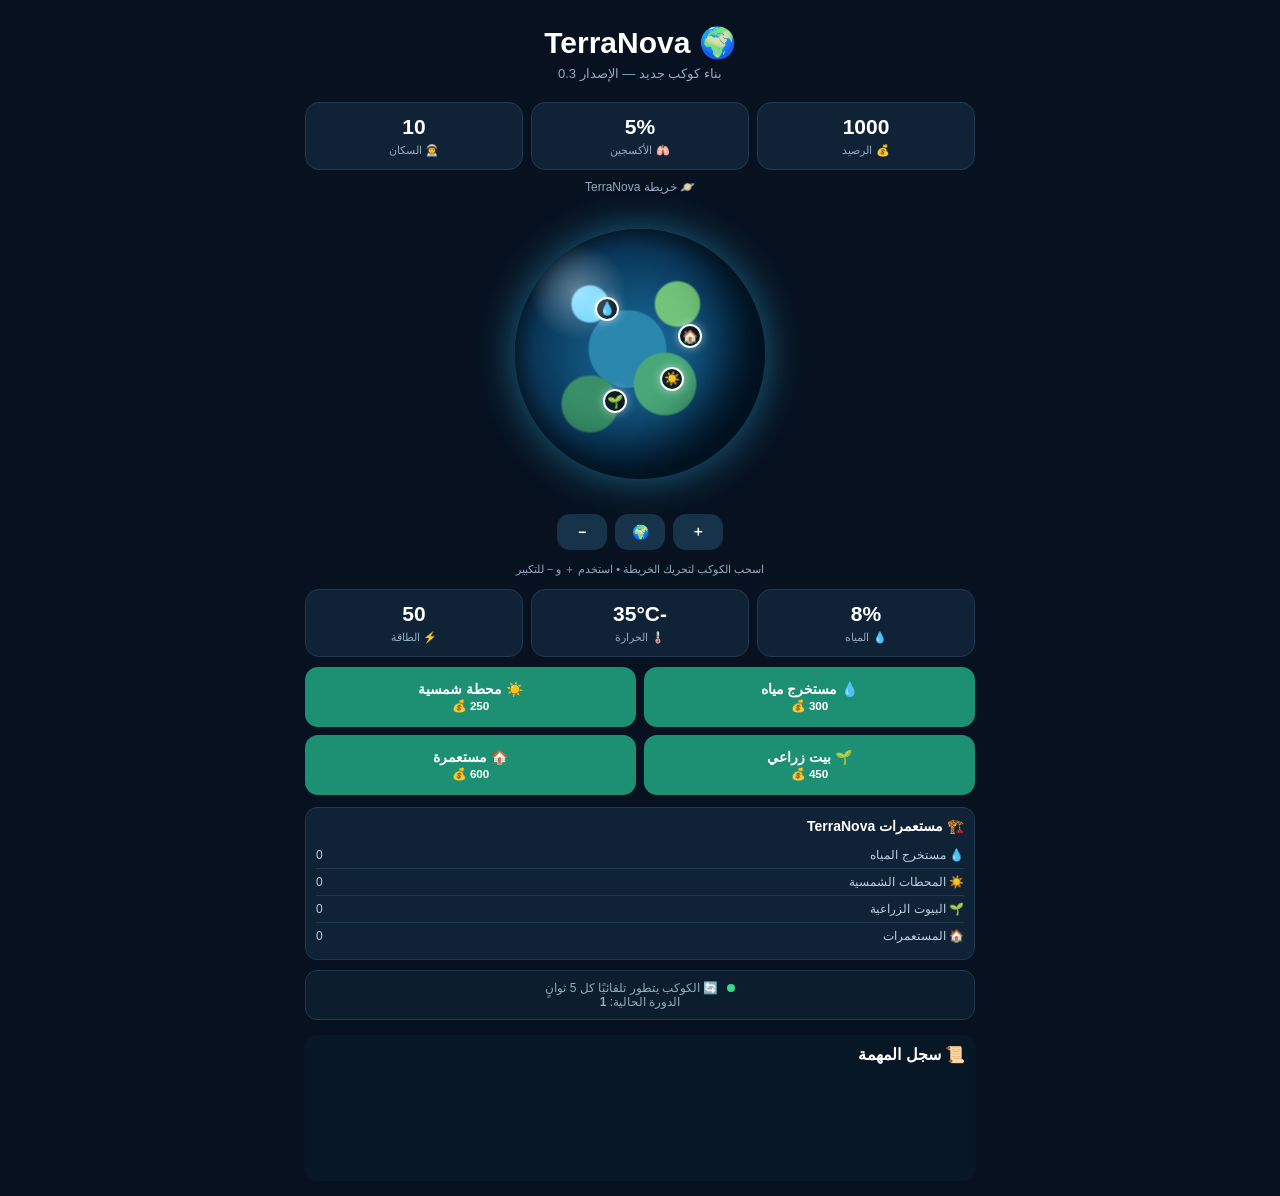
==== app/src/main/assets/index.html @ a8400c71 "Update index.html" ====
<!DOCTYPE html>
<html lang="ar" dir="rtl">
<head>
<meta charset="UTF-8">
<meta name="viewport" content="width=device-width, initial-scale=1, maximum-scale=1">

<title>TerraNova</title>

<style>
* {
    box-sizing: border-box;
}

body {
    margin: 0;
    background: #07111f;
    color: #ffffff;
    font-family: Arial, sans-serif;
    overflow-x: hidden;
}

#app {
    width: 100%;
    max-width: 700px;
    margin: auto;
    padding: 15px;
}

.header {
    text-align: center;
    padding: 10px 0 15px;
}

.header h1 {
    margin: 0;
    font-size: 30px;
}

.header p {
    margin: 6px 0;
    color: #91abc0;
    font-size: 13px;
}

.stats {
    display: grid;
    grid-template-columns: repeat(3, 1fr);
    gap: 8px;
    margin-bottom: 10px;
}

.card {
    background: #102235;
    border: 1px solid #1e3a52;
    border-radius: 14px;
    padding: 12px 5px;
    text-align: center;
}

.value {
    font-size: 21px;
    font-weight: bold;
}

.label {
    margin-top: 5px;
    color: #91abc0;
    font-size: 11px;
}

/* خريطة الكوكب */

.mapTitle {
    text-align: center;
    color: #91abc0;
    font-size: 12px;
    margin-top: 10px;
}

.planetArea {
    width: 100%;
    height: 320px;
    position: relative;
    display: flex;
    justify-content: center;
    align-items: center;
    overflow: hidden;
    touch-action: none;
}

.planet {
    width: 250px;
    height: 250px;
    position: relative;
    flex-shrink: 0;

    border-radius: 50%;

    background:
        radial-gradient(circle at 30% 30%, #6bd6ff 0 7%, transparent 8%),
        radial-gradient(circle at 60% 62%, #48a878 0 14%, transparent 15%),
        radial-gradient(circle at 30% 70%, #388f68 0 11%, transparent 12%),
        radial-gradient(circle at 65% 30%, #72c47a 0 9%, transparent 10%),
        radial-gradient(circle at 45% 48%, #2b86ad 0 20%, transparent 21%),
        radial-gradient(circle at 50% 50%, #1870a0, #0a3658 60%, #041522 75%);

    box-shadow:
        0 0 40px rgba(42,157,202,.6),
        inset -30px -20px 45px #00101e;

    transform-origin: center;
    transition: transform .15s ease;
}

.planet::after {
    content: "";
    position: absolute;
    inset: 0;
    border-radius: 50%;

    background:
        radial-gradient(
            circle at 25% 25%,
            rgba(255,255,255,.35),
            transparent 18%
        );

    pointer-events: none;
}

/* المباني */

.building {
    position: absolute;
    width: 24px;
    height: 24px;

    display: flex;
    justify-content: center;
    align-items: center;

    background: rgba(5,20,30,.9);
    border: 2px solid white;
    border-radius: 50%;

    font-size: 13px;

    box-shadow: 0 0 10px rgba(255,255,255,.5);

    animation: buildingPulse 2s infinite;
}

@keyframes buildingPulse {
    0%,100% {
        transform: scale(1);
    }

    50% {
        transform: scale(1.15);
    }
}

.b1 {
    top: 27%;
    left: 32%;
}

.b2 {
    top: 55%;
    left: 58%;
}

.b3 {
    top: 64%;
    left: 35%;
}

.b4 {
    top: 38%;
    left: 65%;
}

.mapControls {
    display: flex;
    justify-content: center;
    gap: 8px;
    margin-bottom: 12px;
}

.mapControls button {
    width: 50px;
    padding: 9px;
    background: #16334a;
}

.mapInfo {
    text-align: center;
    color: #91abc0;
    font-size: 11px;
    margin-bottom: 12px;
}

/* أزرار البناء */

.buttons {
    display: grid;
    grid-template-columns: 1fr 1fr;
    gap: 8px;
}

button {
    border: 0;
    border-radius: 13px;
    padding: 14px 8px;
    background: #1d8f72;
    color: white;
    font-size: 14px;
    font-weight: bold;
}

button:active {
    transform: scale(.97);
}

/* قائمة المباني */

.buildingsList {
    margin-top: 12px;
    background: #102235;
    border: 1px solid #1e3a52;
    border-radius: 12px;
    padding: 10px;
}

.buildingsList h3 {
    margin: 0 0 8px;
    font-size: 14px;
}

.buildingRow {
    display: flex;
    justify-content: space-between;
    padding: 6px 0;
    border-bottom: 1px solid #1e3a52;
    color: #b9d2e2;
    font-size: 12px;
}

.buildingRow:last-child {
    border-bottom: 0;
}

/* حالة التشغيل التلقائي */

.autoBox {
    margin-top: 10px;
    background: #0c1d2d;
    border: 1px solid #1e3a52;
    border-radius: 12px;
    padding: 10px;
    text-align: center;
    color: #91abc0;
    font-size: 12px;
}

.autoDot {
    display: inline-block;
    width: 8px;
    height: 8px;
    background: #39d98a;
    border-radius: 50%;
    margin-left: 5px;
    animation: pulse 1.5s infinite;
}

@keyframes pulse {
    0%,100% {
        opacity: .4;
    }

    50% {
        opacity: 1;
    }
}

.logBox {
    margin-top: 15px;
    background: #081725;
    border-radius: 12px;
    padding: 10px;
}

.logTitle {
    font-weight: bold;
    margin-bottom: 7px;
}

.log {
    height: 100px;
    overflow-y: auto;
    color: #b9d2e2;
    font-size: 12px;
    line-height: 1.8;
}

/* تحسين الهاتف */

@media (max-width: 400px) {

    #app {
        padding: 9px;
    }

    .header h1 {
        font-size: 26px;
    }

    .planetArea {
        height: 290px;
    }

    .planet {
        width: 220px;
        height: 220px;
    }

    .value {
        font-size: 18px;
    }

    .label {
        font-size: 10px;
    }

    button {
        padding: 13px 5px;
        font-size: 12px;
    }
}
</style>
</head>

<body>

<div id="app">

    <div class="header">
        <h1>🌍 TerraNova</h1>
        <p>بناء كوكب جديد — الإصدار 0.3</p>
    </div>

    <div class="stats">

        <div class="card">
            <div id="credits" class="value">1000</div>
            <div class="label">💰 الرصيد</div>
        </div>

        <div class="card">
            <div id="oxy" class="value">5%</div>
            <div class="label">🫁 الأكسجين</div>
        </div>

        <div class="card">
            <div id="pop" class="value">10</div>
            <div class="label">👨‍🚀 السكان</div>
        </div>

    </div>

    <div class="mapTitle">
        🪐 خريطة TerraNova
    </div>

    <div class="planetArea" id="planetArea">

        <div class="planet" id="planet">

            <div class="building b1" id="building1">💧</div>

            <div class="building b2" id="building2">☀️</div>

            <div class="building b3" id="building3">🌱</div>

            <div class="building b4" id="building4">🏠</div>

        </div>

    </div>

    <div class="mapControls">

        <button onclick="zoomPlanet(1)">
            ＋
        </button>

        <button onclick="resetPlanet()">
            🌍
        </button>

        <button onclick="zoomPlanet(-1)">
            −
        </button>

    </div>

    <div class="mapInfo">
        اسحب الكوكب لتحريك الخريطة • استخدم ＋ و − للتكبير
    </div>

    <div class="stats">

        <div class="card">
            <div id="water" class="value">8%</div>
            <div class="label">💧 المياه</div>
        </div>

        <div class="card">
            <div id="temp" class="value">-35°C</div>
            <div class="label">🌡️ الحرارة</div>
        </div>

        <div class="card">
            <div id="power" class="value">50</div>
            <div class="label">⚡ الطاقة</div>
        </div>

    </div>

    <div class="buttons">

        <button onclick="build('extractor')">
            💧 مستخرج مياه
            <br>
            <small>300 💰</small>
        </button>

        <button onclick="build('solar')">
            ☀️ محطة شمسية
            <br>
            <small>250 💰</small>
        </button>

        <button onclick="build('greenhouse')">
            🌱 بيت زراعي
            <br>
            <small>450 💰</small>
        </button>

        <button onclick="build('habitat')">
            🏠 مستعمرة
            <br>
            <small>600 💰</small>
        </button>

    </div>

    <div class="buildingsList">

        <h3>🏗️ مستعمرات TerraNova</h3>

        <div class="buildingRow">
            <span>💧 مستخرج المياه</span>
            <span id="extractorCount">0</span>
        </div>

        <div class="buildingRow">
            <span>☀️ المحطات الشمسية</span>
            <span id="solarCount">0</span>
        </div>

        <div class="buildingRow">
            <span>🌱 البيوت الزراعية</span>
            <span id="greenhouseCount">0</span>
        </div>

        <div class="buildingRow">
            <span>🏠 المستعمرات</span>
            <span id="habitatCount">0</span>
        </div>

    </div>

    <div class="autoBox">
        <span class="autoDot"></span>
        🔄 الكوكب يتطور تلقائيًا كل 5 ثوانٍ
        <br>
        الدورة الحالية:
        <strong id="turnText">1</strong>
    </div>

    <div class="logBox">

        <div class="logTitle">
            📜 سجل المهمة
        </div>

        <div id="log" class="log"></div>

    </div>
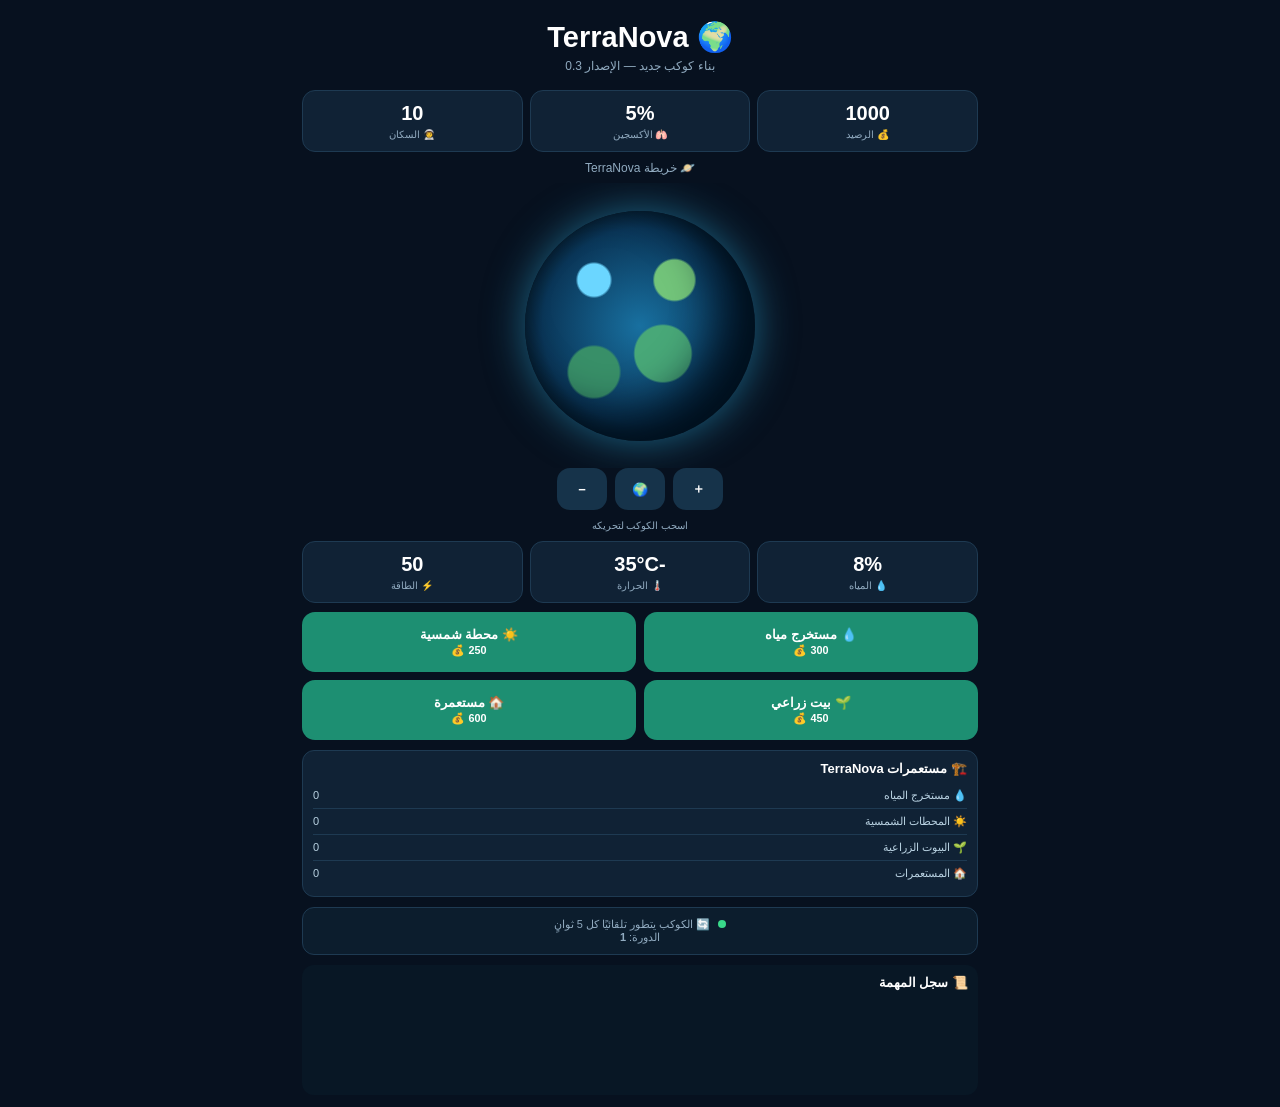
==== commit 5b3c391c: "Update index.html" ====
--- a/app/src/main/assets/index.html
+++ b/app/src/main/assets/index.html
@@ -4,7 +4,7 @@
 <meta charset="UTF-8">
 <meta name="viewport" content="width=device-width, initial-scale=1, maximum-scale=1">
 
-<title>TerraNova</title>
+<title>TerraNova 0.3</title>
 
 <style>
 * {
@@ -14,86 +14,78 @@
 body {
     margin: 0;
     background: #07111f;
-    color: #ffffff;
+    color: white;
     font-family: Arial, sans-serif;
-    overflow-x: hidden;
 }
 
 #app {
     width: 100%;
     max-width: 700px;
     margin: auto;
-    padding: 15px;
+    padding: 12px;
 }
 
 .header {
     text-align: center;
-    padding: 10px 0 15px;
+    padding: 8px 0 12px;
 }
 
 .header h1 {
     margin: 0;
-    font-size: 30px;
+    font-size: 29px;
 }
 
 .header p {
-    margin: 6px 0;
+    margin: 5px 0;
     color: #91abc0;
-    font-size: 13px;
+    font-size: 12px;
 }
 
 .stats {
     display: grid;
     grid-template-columns: repeat(3, 1fr);
-    gap: 8px;
-    margin-bottom: 10px;
+    gap: 7px;
+    margin-bottom: 9px;
 }
 
 .card {
     background: #102235;
     border: 1px solid #1e3a52;
-    border-radius: 14px;
-    padding: 12px 5px;
+    border-radius: 13px;
+    padding: 11px 4px;
     text-align: center;
 }
 
 .value {
-    font-size: 21px;
+    font-size: 20px;
     font-weight: bold;
 }
 
 .label {
-    margin-top: 5px;
+    margin-top: 4px;
     color: #91abc0;
-    font-size: 11px;
-}
-
-/* خريطة الكوكب */
+    font-size: 10px;
+}
 
 .mapTitle {
     text-align: center;
     color: #91abc0;
     font-size: 12px;
-    margin-top: 10px;
+    margin: 8px 0;
 }
 
 .planetArea {
-    width: 100%;
-    height: 320px;
-    position: relative;
+    height: 285px;
     display: flex;
     justify-content: center;
     align-items: center;
     overflow: hidden;
-    touch-action: none;
 }
 
 .planet {
-    width: 250px;
-    height: 250px;
+    width: 230px;
+    height: 230px;
     position: relative;
-    flex-shrink: 0;
-
     border-radius: 50%;
 
     background:
@@ -101,63 +93,29 @@
         radial-gradient(circle at 60% 62%, #48a878 0 14%, transparent 15%),
         radial-gradient(circle at 30% 70%, #388f68 0 11%, transparent 12%),
         radial-gradient(circle at 65% 30%, #72c47a 0 9%, transparent 10%),
-        radial-gradient(circle at 45% 48%, #2b86ad 0 20%, transparent 21%),
         radial-gradient(circle at 50% 50%, #1870a0, #0a3658 60%, #041522 75%);
 
     box-shadow:
         0 0 40px rgba(42,157,202,.6),
         inset -30px -20px 45px #00101e;
 
-    transform-origin: center;
     transition: transform .15s ease;
 }
-
-.planet::after {
-    content: "";
-    position: absolute;
-    inset: 0;
-    border-radius: 50%;
-
-    background:
-        radial-gradient(
-            circle at 25% 25%,
-            rgba(255,255,255,.35),
-            transparent 18%
-        );
-
-    pointer-events: none;
-}
-
-/* المباني */
 
 .building {
     position: absolute;
-    width: 24px;
-    height: 24px;
-
-    display: flex;
+    width: 25px;
+    height: 25px;
+
+    display: none;
+    align-items: center;
     justify-content: center;
-    align-items: center;
-
-    background: rgba(5,20,30,.9);
+
+    background: #081725;
     border: 2px solid white;
     border-radius: 50%;
 
     font-size: 13px;
-
-    box-shadow: 0 0 10px rgba(255,255,255,.5);
-
-    animation: buildingPulse 2s infinite;
-}
-
-@keyframes buildingPulse {
-    0%,100% {
-        transform: scale(1);
-    }
-
-    50% {
-        transform: scale(1.15);
-    }
 }
 
 .b1 {
@@ -184,23 +142,22 @@
     display: flex;
     justify-content: center;
     gap: 8px;
-    margin-bottom: 12px;
+    margin-bottom: 10px;
 }
 
 .mapControls button {
     width: 50px;
-    padding: 9px;
+    min-height: 42px;
+    padding: 5px;
     background: #16334a;
 }
 
 .mapInfo {
     text-align: center;
     color: #91abc0;
-    font-size: 11px;
-    margin-bottom: 12px;
-}
-
-/* أزرار البناء */
+    font-size: 10px;
+    margin-bottom: 10px;
+}
 
 .buttons {
     display: grid;
@@ -211,10 +168,11 @@
 button {
     border: 0;
     border-radius: 13px;
-    padding: 14px 8px;
+    padding: 14px 7px;
+    min-height: 60px;
     background: #1d8f72;
     color: white;
-    font-size: 14px;
+    font-size: 13px;
     font-weight: bold;
 }
 
@@ -222,10 +180,8 @@
     transform: scale(.97);
 }
 
-/* قائمة المباني */
-
 .buildingsList {
-    margin-top: 12px;
+    margin-top: 10px;
     background: #102235;
     border: 1px solid #1e3a52;
     border-radius: 12px;
@@ -233,8 +189,8 @@
 }
 
 .buildingsList h3 {
-    margin: 0 0 8px;
-    font-size: 14px;
+    margin: 0 0 7px;
+    font-size: 13px;
 }
 
 .buildingRow {
@@ -243,24 +199,22 @@
     padding: 6px 0;
     border-bottom: 1px solid #1e3a52;
     color: #b9d2e2;
-    font-size: 12px;
+    font-size: 11px;
 }
 
 .buildingRow:last-child {
     border-bottom: 0;
 }
 
-/* حالة التشغيل التلقائي */
-
 .autoBox {
     margin-top: 10px;
+    padding: 10px;
+    border-radius: 12px;
     background: #0c1d2d;
     border: 1px solid #1e3a52;
-    border-radius: 12px;
-    padding: 10px;
     text-align: center;
     color: #91abc0;
-    font-size: 12px;
+    font-size: 11px;
 }
 
 .autoDot {
@@ -270,21 +224,10 @@
     background: #39d98a;
     border-radius: 50%;
     margin-left: 5px;
-    animation: pulse 1.5s infinite;
-}
-
-@keyframes pulse {
-    0%,100% {
-        opacity: .4;
-    }
-
-    50% {
-        opacity: 1;
-    }
 }
 
 .logBox {
-    margin-top: 15px;
+    margin-top: 10px;
     background: #081725;
     border-radius: 12px;
     padding: 10px;
@@ -292,48 +235,39 @@
 
 .logTitle {
     font-weight: bold;
-    margin-bottom: 7px;
+    font-size: 13px;
+    margin-bottom: 5px;
 }
 
 .log {
-    height: 100px;
+    height: 90px;
     overflow-y: auto;
     color: #b9d2e2;
-    font-size: 12px;
+    font-size: 11px;
     line-height: 1.8;
 }
 
-/* تحسين الهاتف */
-
 @media (max-width: 400px) {
 
     #app {
-        padding: 9px;
+        padding: 8px;
     }
 
-    .header h1 {
-        font-size: 26px;
+    .planetArea {
+        height: 255px;
     }
 
-    .planetArea {
-        height: 290px;
+    .planet {
+        width: 210px;
+        height: 210px;
     }
 
-    .planet {
-        width: 220px;
-        height: 220px;
+    .value {
+        font-size: 17px;
     }
 
-    .value {
-        font-size: 18px;
-    }
-
-    .label {
-        font-size: 10px;
-    }
-
     button {
-        padding: 13px 5px;
+        min-height: 56px;
         font-size: 12px;
     }
 }
@@ -372,16 +306,13 @@
         🪐 خريطة TerraNova
     </div>
 
-    <div class="planetArea" id="planetArea">
+    <div class="planetArea">
 
         <div class="planet" id="planet">
 
             <div class="building b1" id="building1">💧</div>
-
             <div class="building b2" id="building2">☀️</div>
-
             <div class="building b3" id="building3">🌱</div>
-
             <div class="building b4" id="building4">🏠</div>
 
         </div>
@@ -390,22 +321,14 @@
 
     <div class="mapControls">
 
-        <button onclick="zoomPlanet(1)">
-            ＋
-        </button>
-
-        <button onclick="resetPlanet()">
-            🌍
-        </button>
-
-        <button onclick="zoomPlanet(-1)">
-            −
-        </button>
+        <button id="zoomIn">＋</button>
+        <button id="resetPlanet">🌍</button>
+        <button id="zoomOut">−</button>
 
     </div>
 
     <div class="mapInfo">
-        اسحب الكوكب لتحريك الخريطة • استخدم ＋ و − للتكبير
+        اسحب الكوكب لتحريكه
     </div>
 
     <div class="stats">
@@ -429,25 +352,25 @@
 
     <div class="buttons">
 
-        <button onclick="build('extractor')">
+        <button id="extractorButton">
             💧 مستخرج مياه
             <br>
             <small>300 💰</small>
         </button>
 
-        <button onclick="build('solar')">
+        <button id="solarButton">
             ☀️ محطة شمسية
             <br>
             <small>250 💰</small>
         </button>
 
-        <button onclick="build('greenhouse')">
+        <button id="greenhouseButton">
             🌱 بيت زراعي
             <br>
             <small>450 💰</small>
         </button>
 
-        <button onclick="build('habitat')">
+        <button id="habitatButton">
             🏠 مستعمرة
             <br>
             <small>600 💰</small>
@@ -482,11 +405,16 @@
     </div>
 
     <div class="autoBox">
+
         <span class="autoDot"></span>
+
         🔄 الكوكب يتطور تلقائيًا كل 5 ثوانٍ
+
         <br>
-        الدورة الحالية:
+
+        الدورة:
         <strong id="turnText">1</strong>
+
     </div>
 
     <div class="logBox">
@@ -498,3 +426,71 @@
         <div id="log" class="log"></div>
 
     </div>
+
+</div>
+
+<script>
+
+var game = {
+    credits: 1000,
+    oxy: 5,
+    water: 8,
+    temp: -35,
+    pop: 10,
+    power: 50,
+
+    extractor: 0,
+    solar: 0,
+    greenhouse: 0,
+    habitat: 0,
+
+    turn: 1
+};
+
+
+function logMessage(text) {
+
+    var log = document.getElementById("log");
+
+    log.innerHTML =
+        "• " + text + "<br>" +
+        log.innerHTML;
+}
+
+
+function render() {
+
+    document.getElementById("credits").textContent =
+        Math.floor(game.credits);
+
+    document.getElementById("oxy").textContent =
+        Math.floor(game.oxy) + "%";
+
+    document.getElementById("water").textContent =
+        Math.floor(game.water) + "%";
+
+    document.getElementById("temp").textContent =
+        Math.floor(game.temp) + "°C";
+
+    document.getElementById("pop").textContent =
+        Math.floor(game.pop);
+
+    document.getElementById("power").textContent =
+        Math.floor(game.power);
+
+    document.getElementById("turnText").textContent =
+        game.turn;
+
+    document.getElementById("extractorCount").textContent =
+        game.extractor;
+
+    document.getElementById("solarCount").textContent =
+        game.solar;
+
+    document.getElementById("greenhouseCount").textContent =
+        game.greenhouse;
+
+    document.getElementById("habitatCount").textContent =
+        game.habitat;
+
+    document.getElementBy
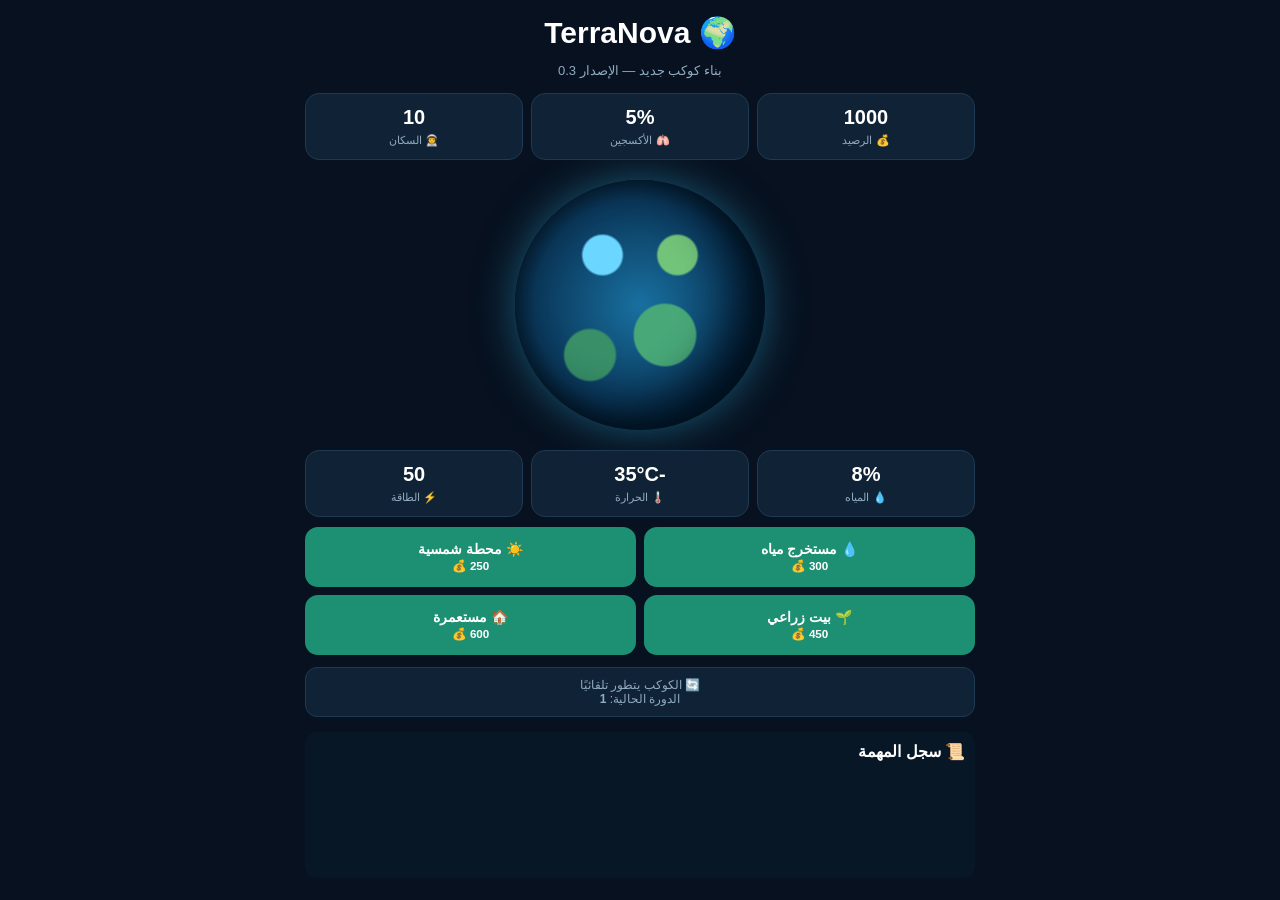
==== commit 9010a871: "Update index.html" ====
--- a/app/src/main/assets/index.html
+++ b/app/src/main/assets/index.html
@@ -2,11 +2,12 @@
 <html lang="ar" dir="rtl">
 <head>
 <meta charset="UTF-8">
-<meta name="viewport" content="width=device-width, initial-scale=1, maximum-scale=1">
-
-<title>TerraNova 0.3</title>
+<meta name="viewport" content="width=device-width, initial-scale=1.0">
+
+<title>TerraNova</title>
 
 <style>
+
 * {
     box-sizing: border-box;
 }
@@ -22,37 +23,36 @@
     width: 100%;
     max-width: 700px;
     margin: auto;
-    padding: 12px;
+    padding: 15px;
 }
 
 .header {
     text-align: center;
-    padding: 8px 0 12px;
+    margin-bottom: 15px;
 }
 
 .header h1 {
     margin: 0;
-    font-size: 29px;
+    font-size: 30px;
 }
 
 .header p {
-    margin: 5px 0;
     color: #91abc0;
-    font-size: 12px;
+    font-size: 13px;
 }
 
 .stats {
     display: grid;
     grid-template-columns: repeat(3, 1fr);
-    gap: 7px;
-    margin-bottom: 9px;
+    gap: 8px;
+    margin-bottom: 10px;
 }
 
 .card {
     background: #102235;
     border: 1px solid #1e3a52;
-    border-radius: 13px;
-    padding: 11px 4px;
+    border-radius: 14px;
+    padding: 12px 5px;
     text-align: center;
 }
 
@@ -62,101 +62,29 @@
 }
 
 .label {
-    margin-top: 4px;
+    margin-top: 5px;
     color: #91abc0;
-    font-size: 10px;
-}
-
-.mapTitle {
-    text-align: center;
-    color: #91abc0;
-    font-size: 12px;
-    margin: 8px 0;
-}
-
-.planetArea {
-    height: 285px;
-    display: flex;
-    justify-content: center;
-    align-items: center;
-    overflow: hidden;
+    font-size: 11px;
 }
 
 .planet {
-    width: 230px;
-    height: 230px;
-    position: relative;
+    width: 250px;
+    height: 250px;
+    max-width: 70vw;
+    max-height: 70vw;
+    margin: 20px auto;
     border-radius: 50%;
 
     background:
-        radial-gradient(circle at 30% 30%, #6bd6ff 0 7%, transparent 8%),
+        radial-gradient(circle at 35% 30%, #6bd6ff 0 8%, transparent 9%),
         radial-gradient(circle at 60% 62%, #48a878 0 14%, transparent 15%),
-        radial-gradient(circle at 30% 70%, #388f68 0 11%, transparent 12%),
-        radial-gradient(circle at 65% 30%, #72c47a 0 9%, transparent 10%),
+        radial-gradient(circle at 30% 70%, #388f68 0 10%, transparent 11%),
+        radial-gradient(circle at 65% 30%, #72c47a 0 8%, transparent 9%),
         radial-gradient(circle at 50% 50%, #1870a0, #0a3658 60%, #041522 75%);
 
     box-shadow:
-        0 0 40px rgba(42,157,202,.6),
-        inset -30px -20px 45px #00101e;
-
-    transition: transform .15s ease;
-}
-
-.building {
-    position: absolute;
-    width: 25px;
-    height: 25px;
-
-    display: none;
-    align-items: center;
-    justify-content: center;
-
-    background: #081725;
-    border: 2px solid white;
-    border-radius: 50%;
-
-    font-size: 13px;
-}
-
-.b1 {
-    top: 27%;
-    left: 32%;
-}
-
-.b2 {
-    top: 55%;
-    left: 58%;
-}
-
-.b3 {
-    top: 64%;
-    left: 35%;
-}
-
-.b4 {
-    top: 38%;
-    left: 65%;
-}
-
-.mapControls {
-    display: flex;
-    justify-content: center;
-    gap: 8px;
-    margin-bottom: 10px;
-}
-
-.mapControls button {
-    width: 50px;
-    min-height: 42px;
-    padding: 5px;
-    background: #16334a;
-}
-
-.mapInfo {
-    text-align: center;
-    color: #91abc0;
-    font-size: 10px;
-    margin-bottom: 10px;
+        0 0 40px rgba(42,157,202,.5),
+        inset -25px -15px 45px #00101e;
 }
 
 .buttons {
@@ -168,11 +96,10 @@
 button {
     border: 0;
     border-radius: 13px;
-    padding: 14px 7px;
-    min-height: 60px;
+    padding: 14px 8px;
     background: #1d8f72;
     color: white;
-    font-size: 13px;
+    font-size: 14px;
     font-weight: bold;
 }
 
@@ -180,54 +107,19 @@
     transform: scale(.97);
 }
 
-.buildingsList {
-    margin-top: 10px;
+.auto {
+    margin-top: 12px;
+    padding: 10px;
+    text-align: center;
     background: #102235;
     border: 1px solid #1e3a52;
     border-radius: 12px;
-    padding: 10px;
-}
-
-.buildingsList h3 {
-    margin: 0 0 7px;
-    font-size: 13px;
-}
-
-.buildingRow {
-    display: flex;
-    justify-content: space-between;
-    padding: 6px 0;
-    border-bottom: 1px solid #1e3a52;
-    color: #b9d2e2;
-    font-size: 11px;
-}
-
-.buildingRow:last-child {
-    border-bottom: 0;
-}
-
-.autoBox {
-    margin-top: 10px;
-    padding: 10px;
-    border-radius: 12px;
-    background: #0c1d2d;
-    border: 1px solid #1e3a52;
-    text-align: center;
     color: #91abc0;
-    font-size: 11px;
-}
-
-.autoDot {
-    display: inline-block;
-    width: 8px;
-    height: 8px;
-    background: #39d98a;
-    border-radius: 50%;
-    margin-left: 5px;
+    font-size: 12px;
 }
 
 .logBox {
-    margin-top: 10px;
+    margin-top: 15px;
     background: #081725;
     border-radius: 12px;
     padding: 10px;
@@ -235,31 +127,30 @@
 
 .logTitle {
     font-weight: bold;
-    font-size: 13px;
-    margin-bottom: 5px;
+    margin-bottom: 7px;
 }
 
 .log {
-    height: 90px;
+    height: 100px;
     overflow-y: auto;
     color: #b9d2e2;
-    font-size: 11px;
+    font-size: 12px;
     line-height: 1.8;
 }
 
 @media (max-width: 400px) {
 
     #app {
-        padding: 8px;
-    }
-
-    .planetArea {
-        height: 255px;
+        padding: 10px;
+    }
+
+    .header h1 {
+        font-size: 26px;
     }
 
     .planet {
-        width: 210px;
-        height: 210px;
+        width: 220px;
+        height: 220px;
     }
 
     .value {
@@ -267,10 +158,10 @@
     }
 
     button {
-        min-height: 56px;
         font-size: 12px;
     }
 }
+
 </style>
 </head>
 
@@ -279,9 +170,15 @@
 <div id="app">
 
     <div class="header">
+
         <h1>🌍 TerraNova</h1>
-        <p>بناء كوكب جديد — الإصدار 0.3</p>
-    </div>
+
+        <p>
+            بناء كوكب جديد — الإصدار 0.3
+        </p>
+
+    </div>
+
 
     <div class="stats">
 
@@ -302,34 +199,9 @@
 
     </div>
 
-    <div class="mapTitle">
-        🪐 خريطة TerraNova
-    </div>
-
-    <div class="planetArea">
-
-        <div class="planet" id="planet">
-
-            <div class="building b1" id="building1">💧</div>
-            <div class="building b2" id="building2">☀️</div>
-            <div class="building b3" id="building3">🌱</div>
-            <div class="building b4" id="building4">🏠</div>
-
-        </div>
-
-    </div>
-
-    <div class="mapControls">
-
-        <button id="zoomIn">＋</button>
-        <button id="resetPlanet">🌍</button>
-        <button id="zoomOut">−</button>
-
-    </div>
-
-    <div class="mapInfo">
-        اسحب الكوكب لتحريكه
-    </div>
+
+    <div class="planet"></div>
+
 
     <div class="stats">
 
@@ -350,27 +222,28 @@
 
     </div>
 
+
     <div class="buttons">
 
-        <button id="extractorButton">
+        <button id="waterBtn">
             💧 مستخرج مياه
             <br>
             <small>300 💰</small>
         </button>
 
-        <button id="solarButton">
+        <button id="solarBtn">
             ☀️ محطة شمسية
             <br>
             <small>250 💰</small>
         </button>
 
-        <button id="greenhouseButton">
+        <button id="greenBtn">
             🌱 بيت زراعي
             <br>
             <small>450 💰</small>
         </button>
 
-        <button id="habitatButton">
+        <button id="habitatBtn">
             🏠 مستعمرة
             <br>
             <small>600 💰</small>
@@ -378,44 +251,18 @@
 
     </div>
 
-    <div class="buildingsList">
-
-        <h3>🏗️ مستعمرات TerraNova</h3>
-
-        <div class="buildingRow">
-            <span>💧 مستخرج المياه</span>
-            <span id="extractorCount">0</span>
-        </div>
-
-        <div class="buildingRow">
-            <span>☀️ المحطات الشمسية</span>
-            <span id="solarCount">0</span>
-        </div>
-
-        <div class="buildingRow">
-            <span>🌱 البيوت الزراعية</span>
-            <span id="greenhouseCount">0</span>
-        </div>
-
-        <div class="buildingRow">
-            <span>🏠 المستعمرات</span>
-            <span id="habitatCount">0</span>
-        </div>
-
-    </div>
-
-    <div class="autoBox">
-
-        <span class="autoDot"></span>
-
-        🔄 الكوكب يتطور تلقائيًا كل 5 ثوانٍ
+
+    <div class="auto">
+
+        🔄 الكوكب يتطور تلقائيًا
 
         <br>
 
-        الدورة:
-        <strong id="turnText">1</strong>
-
-    </div>
+        الدورة الحالية:
+        <strong id="turn">1</strong>
+
+    </div>
+
 
     <div class="logBox">
 
@@ -429,68 +276,59 @@
 
 </div>
 
+
 <script>
 
 var game = {
+
     credits: 1000,
+
     oxy: 5,
+
     water: 8,
+
     temp: -35,
+
     pop: 10,
+
     power: 50,
 
     extractor: 0,
+
     solar: 0,
+
     greenhouse: 0,
+
     habitat: 0,
 
     turn: 1
+
 };
 
 
-function logMessage(text) {
+function logMessage(message) {
 
     var log = document.getElementById("log");
 
     log.innerHTML =
-        "• " + text + "<br>" +
+        "• " +
+        message +
+        "<br>" +
         log.innerHTML;
+
 }
 
 
 function render() {
 
-    document.getElementById("credits").textContent =
+    document.getElementById("credits").innerText =
         Math.floor(game.credits);
 
-    document.getElementById("oxy").textContent =
+    document.getElementById("oxy").innerText =
         Math.floor(game.oxy) + "%";
 
-    document.getElementById("water").textContent =
+    document.getElementById("water").innerText =
         Math.floor(game.water) + "%";
 
-    document.getElementById("temp").textContent =
-        Math.floor(game.temp) + "°C";
-
-    document.getElementById("pop").textContent =
-        Math.floor(game.pop);
-
-    document.getElementById("power").textContent =
-        Math.floor(game.power);
-
-    document.getElementById("turnText").textContent =
-        game.turn;
-
-    document.getElementById("extractorCount").textContent =
-        game.extractor;
-
-    document.getElementById("solarCount").textContent =
-        game.solar;
-
-    document.getElementById("greenhouseCount").textContent =
-        game.greenhouse;
-
-    document.getElementById("habitatCount").textContent =
-        game.habitat;
-
-    document.getElementBy
+    document.getElementById("temp").innerText =
+       
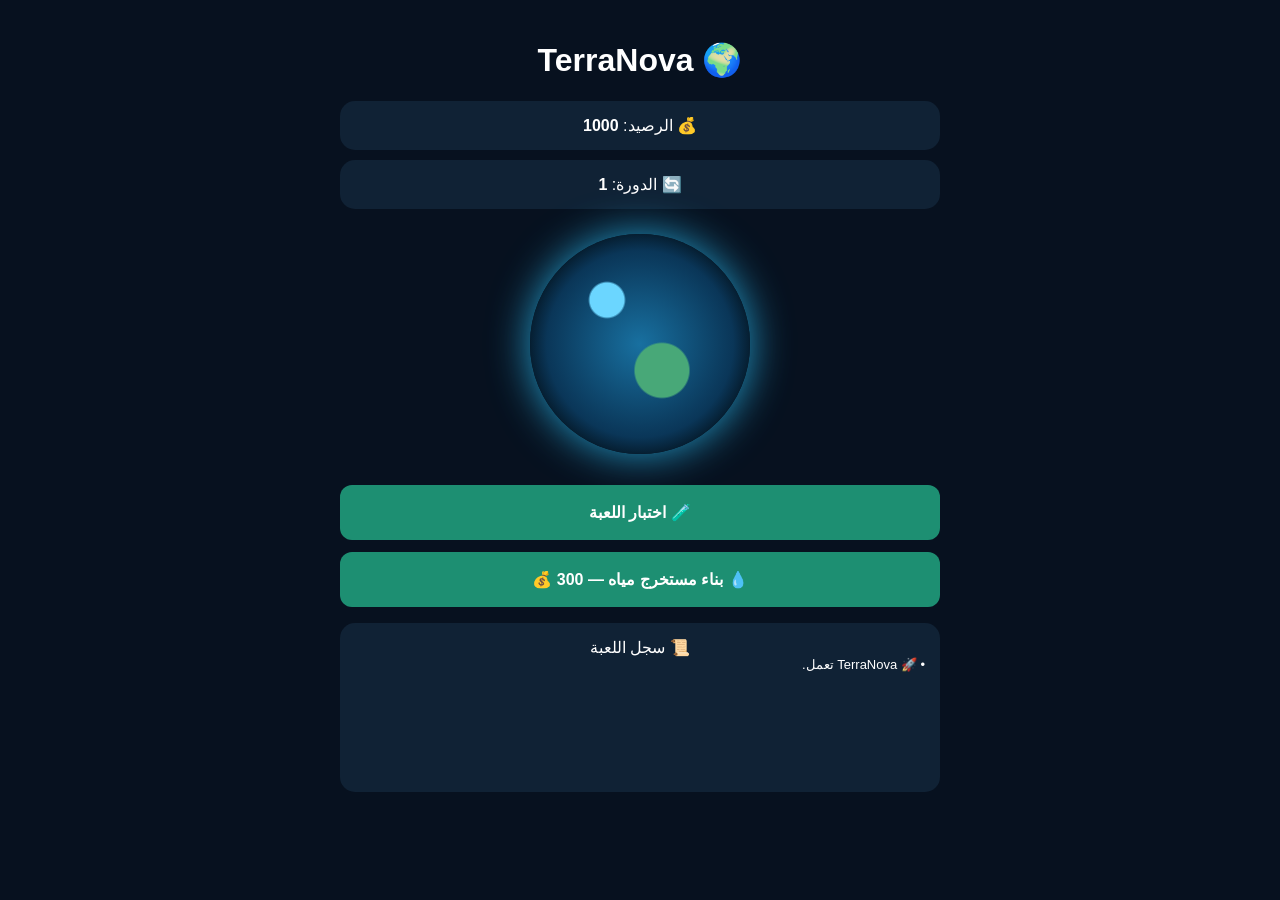
==== commit ea171244: "Update index.html" ====
--- a/app/src/main/assets/index.html
+++ b/app/src/main/assets/index.html
@@ -3,165 +3,62 @@
 <head>
 <meta charset="UTF-8">
 <meta name="viewport" content="width=device-width, initial-scale=1.0">
-
 <title>TerraNova</title>
 
 <style>
-
-* {
-    box-sizing: border-box;
+body{
+    margin:0;
+    background:#07111f;
+    color:white;
+    font-family:Arial,sans-serif;
+    text-align:center;
 }
 
-body {
-    margin: 0;
-    background: #07111f;
-    color: white;
-    font-family: Arial, sans-serif;
+#app{
+    max-width:600px;
+    margin:auto;
+    padding:20px;
 }
 
-#app {
-    width: 100%;
-    max-width: 700px;
-    margin: auto;
-    padding: 15px;
+.card{
+    background:#102235;
+    border-radius:15px;
+    padding:15px;
+    margin:10px 0;
 }
 
-.header {
-    text-align: center;
-    margin-bottom: 15px;
+button{
+    width:100%;
+    padding:18px;
+    margin:6px 0;
+    border:0;
+    border-radius:12px;
+    background:#1d8f72;
+    color:white;
+    font-size:16px;
+    font-weight:bold;
 }
 
-.header h1 {
-    margin: 0;
-    font-size: 30px;
+#planet{
+    width:220px;
+    height:220px;
+    margin:25px auto;
+    border-radius:50%;
+
+    background:
+    radial-gradient(circle at 35% 30%,#6bd6ff 0 8%,transparent 9%),
+    radial-gradient(circle at 60% 62%,#48a878 0 14%,transparent 15%),
+    radial-gradient(circle at 50% 50%,#1870a0,#0a3658 60%,#041522 75%);
+
+    box-shadow:0 0 40px #249dcc;
 }
 
-.header p {
-    color: #91abc0;
-    font-size: 13px;
+#log{
+    height:120px;
+    overflow:auto;
+    text-align:right;
+    font-size:13px;
 }
-
-.stats {
-    display: grid;
-    grid-template-columns: repeat(3, 1fr);
-    gap: 8px;
-    margin-bottom: 10px;
-}
-
-.card {
-    background: #102235;
-    border: 1px solid #1e3a52;
-    border-radius: 14px;
-    padding: 12px 5px;
-    text-align: center;
-}
-
-.value {
-    font-size: 20px;
-    font-weight: bold;
-}
-
-.label {
-    margin-top: 5px;
-    color: #91abc0;
-    font-size: 11px;
-}
-
-.planet {
-    width: 250px;
-    height: 250px;
-    max-width: 70vw;
-    max-height: 70vw;
-    margin: 20px auto;
-    border-radius: 50%;
-
-    background:
-        radial-gradient(circle at 35% 30%, #6bd6ff 0 8%, transparent 9%),
-        radial-gradient(circle at 60% 62%, #48a878 0 14%, transparent 15%),
-        radial-gradient(circle at 30% 70%, #388f68 0 10%, transparent 11%),
-        radial-gradient(circle at 65% 30%, #72c47a 0 8%, transparent 9%),
-        radial-gradient(circle at 50% 50%, #1870a0, #0a3658 60%, #041522 75%);
-
-    box-shadow:
-        0 0 40px rgba(42,157,202,.5),
-        inset -25px -15px 45px #00101e;
-}
-
-.buttons {
-    display: grid;
-    grid-template-columns: 1fr 1fr;
-    gap: 8px;
-}
-
-button {
-    border: 0;
-    border-radius: 13px;
-    padding: 14px 8px;
-    background: #1d8f72;
-    color: white;
-    font-size: 14px;
-    font-weight: bold;
-}
-
-button:active {
-    transform: scale(.97);
-}
-
-.auto {
-    margin-top: 12px;
-    padding: 10px;
-    text-align: center;
-    background: #102235;
-    border: 1px solid #1e3a52;
-    border-radius: 12px;
-    color: #91abc0;
-    font-size: 12px;
-}
-
-.logBox {
-    margin-top: 15px;
-    background: #081725;
-    border-radius: 12px;
-    padding: 10px;
-}
-
-.logTitle {
-    font-weight: bold;
-    margin-bottom: 7px;
-}
-
-.log {
-    height: 100px;
-    overflow-y: auto;
-    color: #b9d2e2;
-    font-size: 12px;
-    line-height: 1.8;
-}
-
-@media (max-width: 400px) {
-
-    #app {
-        padding: 10px;
-    }
-
-    .header h1 {
-        font-size: 26px;
-    }
-
-    .planet {
-        width: 220px;
-        height: 220px;
-    }
-
-    .value {
-        font-size: 17px;
-    }
-
-    button {
-        font-size: 12px;
-    }
-}
-
 </style>
 </head>
 
@@ -169,166 +66,132 @@
 
 <div id="app">
 
-    <div class="header">
+<h1>🌍 TerraNova</h1>
 
-        <h1>🌍 TerraNova</h1>
+<div class="card">
+💰 الرصيد:
+<strong id="credits">1000</strong>
+</div>
 
-        <p>
-            بناء كوكب جديد — الإصدار 0.3
-        </p>
+<div class="card">
+🔄 الدورة:
+<strong id="turn">1</strong>
+</div>
 
-    </div>
+<div id="planet"></div>
 
+<button id="testButton">
+🧪 اختبار اللعبة
+</button>
 
-    <div class="stats">
+<button id="waterButton">
+💧 بناء مستخرج مياه — 300 💰
+</button>
 
-        <div class="card">
-            <div id="credits" class="value">1000</div>
-            <div class="label">💰 الرصيد</div>
-        </div>
+<div class="card">
+📜 سجل اللعبة
 
-        <div class="card">
-            <div id="oxy" class="value">5%</div>
-            <div class="label">🫁 الأكسجين</div>
-        </div>
-
-        <div class="card">
-            <div id="pop" class="value">10</div>
-            <div class="label">👨‍🚀 السكان</div>
-        </div>
-
-    </div>
-
-
-    <div class="planet"></div>
-
-
-    <div class="stats">
-
-        <div class="card">
-            <div id="water" class="value">8%</div>
-            <div class="label">💧 المياه</div>
-        </div>
-
-        <div class="card">
-            <div id="temp" class="value">-35°C</div>
-            <div class="label">🌡️ الحرارة</div>
-        </div>
-
-        <div class="card">
-            <div id="power" class="value">50</div>
-            <div class="label">⚡ الطاقة</div>
-        </div>
-
-    </div>
-
-
-    <div class="buttons">
-
-        <button id="waterBtn">
-            💧 مستخرج مياه
-            <br>
-            <small>300 💰</small>
-        </button>
-
-        <button id="solarBtn">
-            ☀️ محطة شمسية
-            <br>
-            <small>250 💰</small>
-        </button>
-
-        <button id="greenBtn">
-            🌱 بيت زراعي
-            <br>
-            <small>450 💰</small>
-        </button>
-
-        <button id="habitatBtn">
-            🏠 مستعمرة
-            <br>
-            <small>600 💰</small>
-        </button>
-
-    </div>
-
-
-    <div class="auto">
-
-        🔄 الكوكب يتطور تلقائيًا
-
-        <br>
-
-        الدورة الحالية:
-        <strong id="turn">1</strong>
-
-    </div>
-
-
-    <div class="logBox">
-
-        <div class="logTitle">
-            📜 سجل المهمة
-        </div>
-
-        <div id="log" class="log"></div>
-
-    </div>
+<div id="log"></div>
+</div>
 
 </div>
 
-
 <script>
 
-var game = {
+var credits = 1000;
 
-    credits: 1000,
-
-    oxy: 5,
-
-    water: 8,
-
-    temp: -35,
-
-    pop: 10,
-
-    power: 50,
-
-    extractor: 0,
-
-    solar: 0,
-
-    greenhouse: 0,
-
-    habitat: 0,
-
-    turn: 1
-
-};
+var turn = 1;
 
 
-function logMessage(message) {
+function logMessage(message){
 
     var log = document.getElementById("log");
 
     log.innerHTML =
-        "• " +
-        message +
+        "• " + message +
         "<br>" +
         log.innerHTML;
+}
+
+
+function testGame(){
+
+    credits += 100;
+
+    document.getElementById("credits").innerText =
+        credits;
+
+    logMessage("✅ الزر يعمل بنجاح!");
 
 }
 
 
-function render() {
+function buildWater(){
+
+    if(credits < 300){
+
+        logMessage("❌ لا يوجد رصيد كافٍ.");
+
+        return;
+    }
+
+    credits -= 300;
 
     document.getElementById("credits").innerText =
-        Math.floor(game.credits);
+        credits;
 
-    document.getElementById("oxy").innerText =
-        Math.floor(game.oxy) + "%";
+    logMessage("💧 تم بناء مستخرج مياه.");
 
-    document.getElementById("water").innerText =
-        Math.floor(game.water) + "%";
+}
 
-    document.getElementById("temp").innerText =
-       
+
+function automaticTurn(){
+
+    turn++;
+
+    credits += 100;
+
+    document.getElementById("turn").innerText =
+        turn;
+
+    document.getElementById("credits").innerText =
+        credits;
+
+    logMessage(
+        "🔄 دورة جديدة رقم " +
+        turn
+    );
+
+}
+
+
+document
+.getElementById("testButton")
+.addEventListener(
+    "click",
+    testGame
+);
+
+
+document
+.getElementById("waterButton")
+.addEventListener(
+    "click",
+    buildWater
+);
+
+
+logMessage(
+    "🚀 TerraNova تعمل."
+);
+
+
+setInterval(
+    automaticTurn,
+    5000
+);
+
+</script>
+
+</body>
+</html>
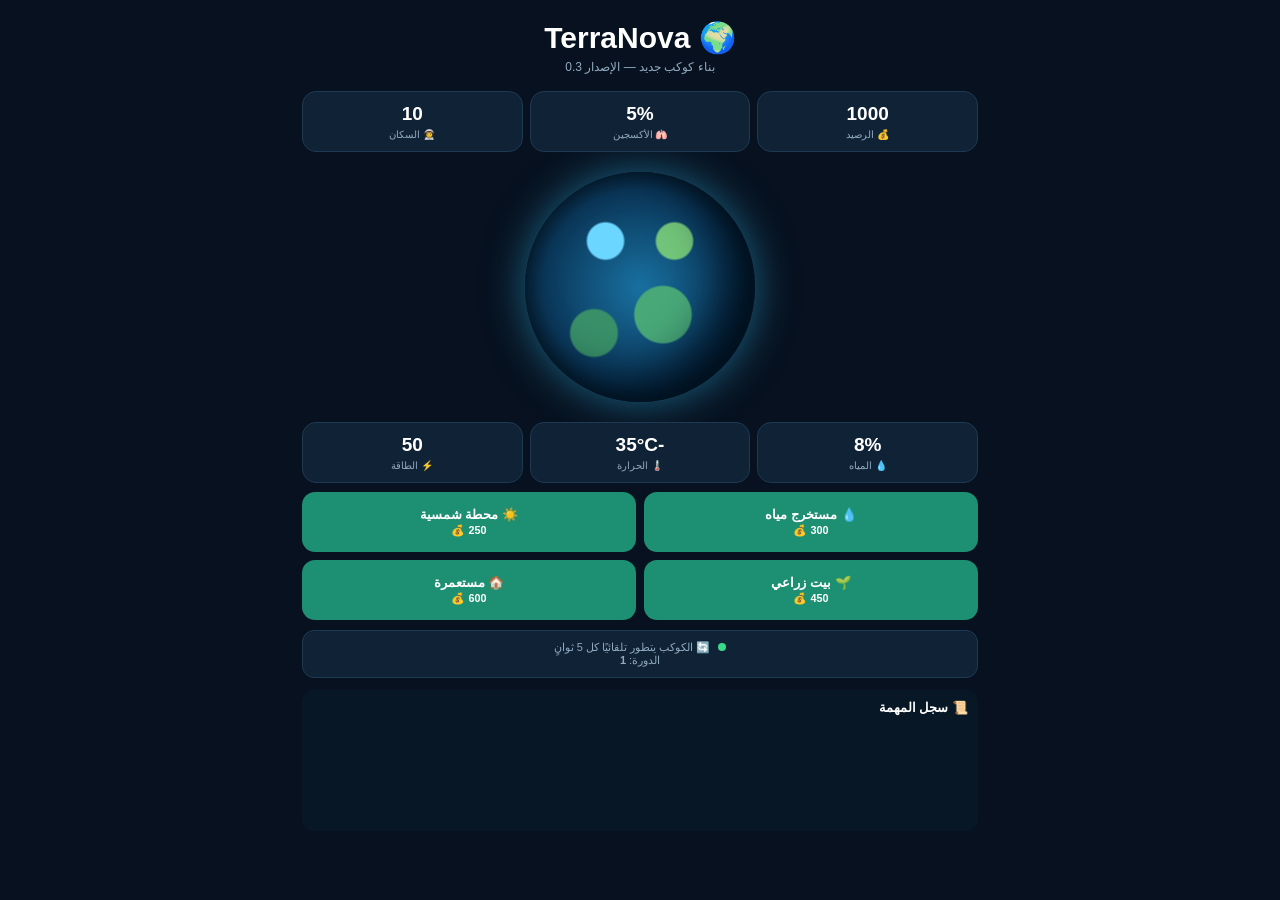
==== commit a42064d0: "Update index.html" ====
--- a/app/src/main/assets/index.html
+++ b/app/src/main/assets/index.html
@@ -1,197 +1,804 @@
 <!DOCTYPE html>
 <html lang="ar" dir="rtl">
 <head>
+
 <meta charset="UTF-8">
-<meta name="viewport" content="width=device-width, initial-scale=1.0">
+
+<meta name="viewport"
+content="width=device-width, initial-scale=1.0, maximum-scale=1.0">
+
 <title>TerraNova</title>
 
 <style>
+
+*{
+    box-sizing:border-box;
+}
+
 body{
     margin:0;
     background:#07111f;
     color:white;
     font-family:Arial,sans-serif;
+}
+
+#app{
+    width:100%;
+    max-width:700px;
+    margin:auto;
+    padding:12px;
+}
+
+.header{
     text-align:center;
-}
-
-#app{
-    max-width:600px;
-    margin:auto;
-    padding:20px;
+    padding:8px 0 12px;
+}
+
+.header h1{
+    margin:0;
+    font-size:30px;
+}
+
+.header p{
+    margin:5px 0;
+    color:#91abc0;
+    font-size:12px;
+}
+
+
+/* الإحصائيات */
+
+.stats{
+    display:grid;
+    grid-template-columns:repeat(3,1fr);
+    gap:7px;
+    margin-bottom:9px;
 }
 
 .card{
     background:#102235;
-    border-radius:15px;
-    padding:15px;
-    margin:10px 0;
+    border:1px solid #1e3a52;
+    border-radius:14px;
+    padding:11px 4px;
+    text-align:center;
+}
+
+.value{
+    font-size:19px;
+    font-weight:bold;
+}
+
+.label{
+    margin-top:4px;
+    color:#91abc0;
+    font-size:10px;
+}
+
+
+/* الكوكب */
+
+.planet{
+    width:230px;
+    height:230px;
+    max-width:65vw;
+    max-height:65vw;
+
+    margin:20px auto;
+
+    border-radius:50%;
+
+    background:
+
+    radial-gradient(
+        circle at 35% 30%,
+        #6bd6ff 0 8%,
+        transparent 9%
+    ),
+
+    radial-gradient(
+        circle at 60% 62%,
+        #48a878 0 14%,
+        transparent 15%
+    ),
+
+    radial-gradient(
+        circle at 30% 70%,
+        #388f68 0 10%,
+        transparent 11%
+    ),
+
+    radial-gradient(
+        circle at 65% 30%,
+        #72c47a 0 8%,
+        transparent 9%
+    ),
+
+    radial-gradient(
+        circle at 50% 50%,
+        #1870a0,
+        #0a3658 60%,
+        #041522 75%
+    );
+
+    box-shadow:
+
+    0 0 40px rgba(42,157,202,.6),
+
+    inset -25px -15px 45px #00101e;
+
+    transition:.3s;
+}
+
+
+/* الأزرار */
+
+.buttons{
+    display:grid;
+    grid-template-columns:1fr 1fr;
+    gap:8px;
 }
 
 button{
-    width:100%;
-    padding:18px;
-    margin:6px 0;
     border:0;
+    border-radius:13px;
+
+    padding:14px 7px;
+
+    min-height:60px;
+
+    background:#1d8f72;
+
+    color:white;
+
+    font-size:13px;
+
+    font-weight:bold;
+
+    cursor:pointer;
+}
+
+button:active{
+    transform:scale(.97);
+}
+
+
+/* التشغيل التلقائي */
+
+.auto{
+    margin-top:10px;
+
+    padding:10px;
+
+    text-align:center;
+
+    background:#102235;
+
+    border:1px solid #1e3a52;
+
     border-radius:12px;
-    background:#1d8f72;
-    color:white;
-    font-size:16px;
+
+    color:#91abc0;
+
+    font-size:11px;
+}
+
+.dot{
+    display:inline-block;
+
+    width:8px;
+    height:8px;
+
+    background:#39d98a;
+
+    border-radius:50%;
+
+    margin-left:5px;
+}
+
+
+/* سجل المهمة */
+
+.logBox{
+    margin-top:12px;
+
+    background:#081725;
+
+    border-radius:12px;
+
+    padding:10px;
+}
+
+.logTitle{
     font-weight:bold;
-}
-
-#planet{
-    width:220px;
-    height:220px;
-    margin:25px auto;
-    border-radius:50%;
-
-    background:
-    radial-gradient(circle at 35% 30%,#6bd6ff 0 8%,transparent 9%),
-    radial-gradient(circle at 60% 62%,#48a878 0 14%,transparent 15%),
-    radial-gradient(circle at 50% 50%,#1870a0,#0a3658 60%,#041522 75%);
-
-    box-shadow:0 0 40px #249dcc;
-}
-
-#log{
-    height:120px;
-    overflow:auto;
-    text-align:right;
+
     font-size:13px;
-}
+
+    margin-bottom:6px;
+}
+
+.log{
+    height:100px;
+
+    overflow-y:auto;
+
+    color:#b9d2e2;
+
+    font-size:11px;
+
+    line-height:1.8;
+}
+
+
+@media(max-width:400px){
+
+    #app{
+        padding:8px;
+    }
+
+    .header h1{
+        font-size:26px;
+    }
+
+    .planet{
+        width:210px;
+        height:210px;
+    }
+
+    .value{
+        font-size:17px;
+    }
+
+    button{
+        font-size:12px;
+    }
+
+}
+
 </style>
+
 </head>
 
+
 <body>
 
+
 <div id="app">
 
+
+<div class="header">
+
 <h1>🌍 TerraNova</h1>
 
+<p>
+بناء كوكب جديد — الإصدار 0.3
+</p>
+
+</div>
+
+
+<!-- الموارد الأساسية -->
+
+<div class="stats">
+
+
 <div class="card">
-💰 الرصيد:
-<strong id="credits">1000</strong>
-</div>
+
+<div id="credits"
+class="value">
+1000
+</div>
+
+<div class="label">
+💰 الرصيد
+</div>
+
+</div>
+
 
 <div class="card">
-🔄 الدورة:
-<strong id="turn">1</strong>
-</div>
-
-<div id="planet"></div>
-
-<button id="testButton">
-🧪 اختبار اللعبة
+
+<div id="oxy"
+class="value">
+5%
+</div>
+
+<div class="label">
+🫁 الأكسجين
+</div>
+
+</div>
+
+
+<div class="card">
+
+<div id="pop"
+class="value">
+10
+</div>
+
+<div class="label">
+👨‍🚀 السكان
+</div>
+
+</div>
+
+
+</div>
+
+
+<!-- الكوكب -->
+
+<div class="planet"
+id="planet">
+</div>
+
+
+<!-- موارد الكوكب -->
+
+<div class="stats">
+
+
+<div class="card">
+
+<div id="water"
+class="value">
+8%
+</div>
+
+<div class="label">
+💧 المياه
+</div>
+
+</div>
+
+
+<div class="card">
+
+<div id="temp"
+class="value">
+-35°C
+</div>
+
+<div class="label">
+🌡️ الحرارة
+</div>
+
+</div>
+
+
+<div class="card">
+
+<div id="power"
+class="value">
+50
+</div>
+
+<div class="label">
+⚡ الطاقة
+</div>
+
+</div>
+
+
+</div>
+
+
+<!-- البناء -->
+
+<div class="buttons">
+
+
+<button id="waterBtn">
+
+💧 مستخرج مياه
+
+<br>
+
+<small>
+300 💰
+</small>
+
 </button>
 
-<button id="waterButton">
-💧 بناء مستخرج مياه — 300 💰
+
+<button id="solarBtn">
+
+☀️ محطة شمسية
+
+<br>
+
+<small>
+250 💰
+</small>
+
 </button>
 
-<div class="card">
-📜 سجل اللعبة
-
-<div id="log"></div>
-</div>
-
-</div>
+
+<button id="greenBtn">
+
+🌱 بيت زراعي
+
+<br>
+
+<small>
+450 💰
+</small>
+
+</button>
+
+
+<button id="habitatBtn">
+
+🏠 مستعمرة
+
+<br>
+
+<small>
+600 💰
+</small>
+
+</button>
+
+
+</div>
+
+
+<!-- الدورة -->
+
+<div class="auto">
+
+<span class="dot"></span>
+
+🔄 الكوكب يتطور تلقائيًا كل 5 ثوانٍ
+
+<br>
+
+الدورة:
+
+<strong id="turn">
+1
+</strong>
+
+</div>
+
+
+<!-- السجل -->
+
+<div class="logBox">
+
+<div class="logTitle">
+📜 سجل المهمة
+</div>
+
+<div id="log"
+class="log">
+</div>
+
+</div>
+
+
+</div>
+
 
 <script>
 
-var credits = 1000;
-
-var turn = 1;
-
-
-function logMessage(message){
-
-    var log = document.getElementById("log");
-
-    log.innerHTML =
-        "• " + message +
-        "<br>" +
-        log.innerHTML;
-}
-
-
-function testGame(){
-
-    credits += 100;
-
-    document.getElementById("credits").innerText =
-        credits;
-
-    logMessage("✅ الزر يعمل بنجاح!");
-
-}
-
-
-function buildWater(){
-
-    if(credits < 300){
-
-        logMessage("❌ لا يوجد رصيد كافٍ.");
-
-        return;
-    }
-
-    credits -= 300;
-
-    document.getElementById("credits").innerText =
-        credits;
-
-    logMessage("💧 تم بناء مستخرج مياه.");
-
-}
-
-
-function automaticTurn(){
-
-    turn++;
-
-    credits += 100;
-
-    document.getElementById("turn").innerText =
-        turn;
-
-    document.getElementById("credits").innerText =
-        credits;
-
-    logMessage(
-        "🔄 دورة جديدة رقم " +
-        turn
-    );
-
-}
+
+/* حالة اللعبة */
+
+var game={
+
+credits:1000,
+
+oxy:5,
+
+water:8,
+
+temp:-35,
+
+pop:10,
+
+power:50,
+
+extractor:0,
+
+solar:0,
+
+greenhouse:0,
+
+habitat:0,
+
+turn:1
+
+};
+
+
+
+/* إضافة رسالة للسجل */
+
+function logMessage(text){
+
+var log=
+document.getElementById("log");
+
+log.innerHTML=
+"• "+
+text+
+"<br>"+
+log.innerHTML;
+
+}
+
+
+
+/* تحديث الشاشة */
+
+function render(){
+
+document.getElementById("credits")
+.innerText=
+Math.floor(game.credits);
+
+
+document.getElementById("oxy")
+.innerText=
+Math.floor(game.oxy)+"%";
+
+
+document.getElementById("water")
+.innerText=
+Math.floor(game.water)+"%";
+
+
+document.getElementById("temp")
+.innerText=
+Math.floor(game.temp)+"°C";
+
+
+document.getElementById("pop")
+.innerText=
+Math.floor(game.pop);
+
+
+document.getElementById("power")
+.innerText=
+Math.floor(game.power);
+
+
+document.getElementById("turn")
+.innerText=
+game.turn;
+
+}
+
+
+
+/* البناء */
+
+function build(type){
+
+var costs={
+
+extractor:300,
+
+solar:250,
+
+greenhouse:450,
+
+habitat:600
+
+};
+
+
+var cost=
+costs[type];
+
+
+if(game.credits<cost){
+
+logMessage(
+"❌ الرصيد غير كافٍ."
+);
+
+return;
+
+}
+
+
+game.credits-=cost;
+
+game[type]++;
+
+
+
+if(type==="extractor"){
+
+game.water+=4;
+
+game.power-=5;
+
+logMessage(
+"💧 تم بناء مستخرج مياه."
+);
+
+}
+
+
+
+else if(type==="solar"){
+
+game.power+=20;
+
+logMessage(
+"☀️ تم بناء محطة شمسية."
+);
+
+}
+
+
+
+else if(type==="greenhouse"){
+
+game.oxy+=3;
+
+game.water-=2;
+
+logMessage(
+"🌱 تم بناء بيت زراعي."
+);
+
+}
+
+
+
+else if(type==="habitat"){
+
+game.pop+=8;
+
+game.power-=8;
+
+logMessage(
+"🏠 تم بناء مستعمرة."
+);
+
+}
+
+
+
+game.water=
+Math.max(
+0,
+Math.min(100,game.water)
+);
+
+
+game.oxy=
+Math.max(
+0,
+Math.min(100,game.oxy)
+);
+
+
+render();
+
+}
+
+
+
+/* دورة الكوكب */
+
+function advance(){
+
+game.turn++;
+
+
+/* دخل الدورة */
+
+game.credits+=
+70+
+game.pop*2;
+
+
+/* المياه */
+
+game.water+=
+game.extractor*2;
+
+
+/* الأكسجين */
+
+game.oxy+=
+game.greenhouse;
+
+
+/* الحرارة */
+
+if(game.oxy>20){
+
+game.temp+=1;
+
+}
+
+else{
+
+game.temp+=0.2;
+
+}
+
+
+/* الطاقة */
+
+game.power+=
+
+game.solar*4
+-
+game.pop*0.15;
+
+
+/* نمو السكان */
+
+if(
+game.water>25 &&
+game.oxy>15
+){
+
+game.pop+=
+Math.floor(
+game.pop*0.03
+);
+
+}
+
+
+/* حدود الموارد */
+
+game.water=
+Math.max(
+0,
+Math.min(
+100,
+game.water
+)
+);
+
+
+game.oxy=
+Math.max(
+0,
+Math.min(
+100,
+game.oxy
+)
+);
+
+
+/* السجل */
+
+logMessage(
+
+"🔄 انتهت الدورة "+
+game.turn+
+" — الكوكب يتطور."
+
+);
+
+
+render();
+
+}
+
+
+
+/* ربط الأزرار */
 
 
 document
-.getElementById("testButton")
-.addEventListener(
-    "click",
-    testGame
-);
+.getElementById("waterBtn")
+.onclick=function(){
+
+build("extractor");
+
+};
 
 
 document
-.getElementById("waterButton")
-.addEventListener(
-    "click",
-    buildWater
-);
-
-
-logMessage(
-    "🚀 TerraNova تعمل."
-);
-
-
-setInterval(
-    automaticTurn,
-    5000
-);
-
-</script>
-
-</body>
-</html>
+.getElementBy
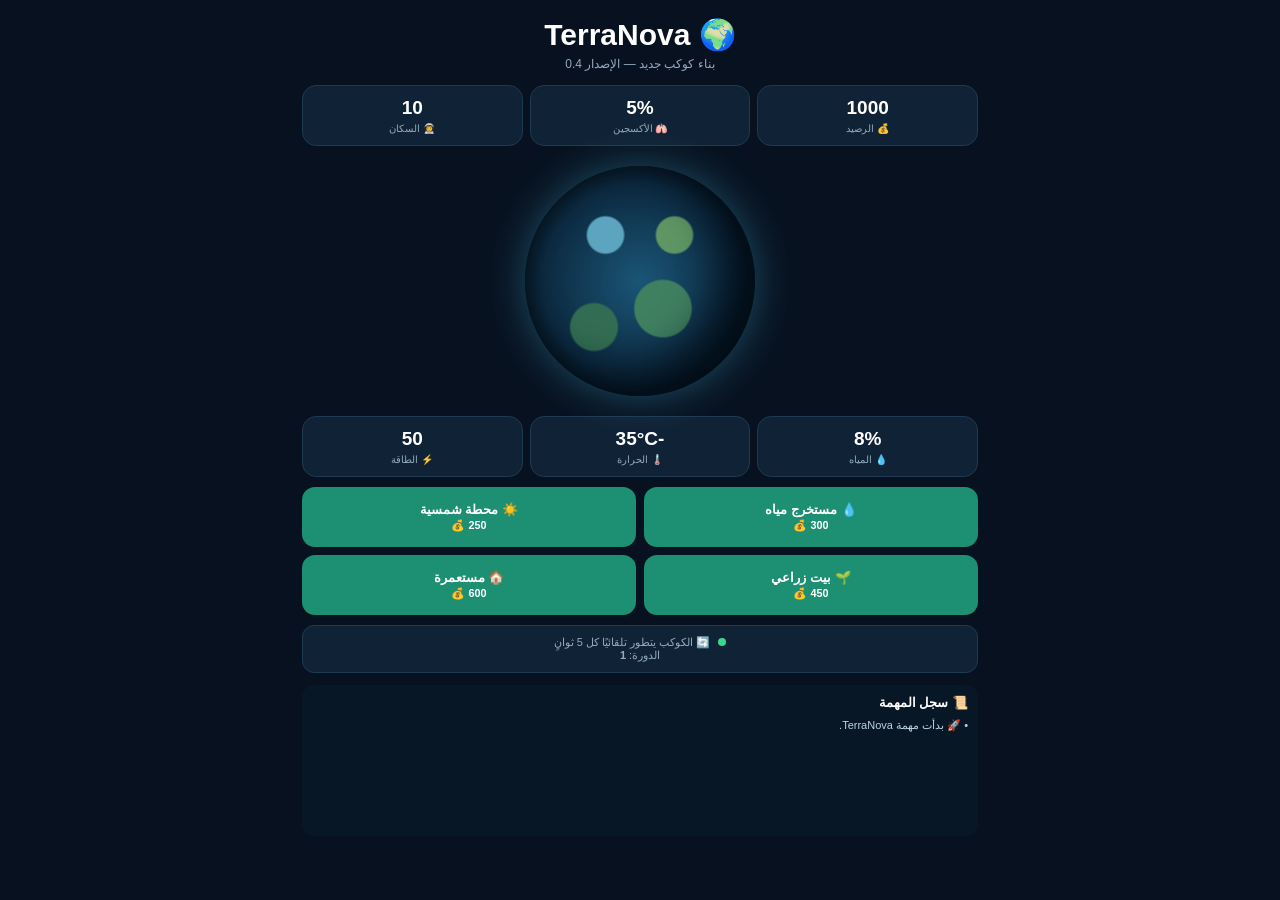
==== commit 371cdce2: "Sync Android TerraNova game with repaired web version" ====
--- a/app/src/main/assets/index.html
+++ b/app/src/main/assets/index.html
@@ -1,804 +1,32 @@
-<!DOCTYPE html>
+<!doctype html>
 <html lang="ar" dir="rtl">
 <head>
-
-<meta charset="UTF-8">
-
-<meta name="viewport"
-content="width=device-width, initial-scale=1.0, maximum-scale=1.0">
-
-<title>TerraNova</title>
-
+<meta charset="utf-8">
+<meta name="viewport" content="width=device-width,initial-scale=1,viewport-fit=cover">
+<title>TerraNova 0.4</title>
 <style>
-
-*{
-    box-sizing:border-box;
-}
-
-body{
-    margin:0;
-    background:#07111f;
-    color:white;
-    font-family:Arial,sans-serif;
-}
-
-#app{
-    width:100%;
-    max-width:700px;
-    margin:auto;
-    padding:12px;
-}
-
-.header{
-    text-align:center;
-    padding:8px 0 12px;
-}
-
-.header h1{
-    margin:0;
-    font-size:30px;
-}
-
-.header p{
-    margin:5px 0;
-    color:#91abc0;
-    font-size:12px;
-}
-
-
-/* الإحصائيات */
-
-.stats{
-    display:grid;
-    grid-template-columns:repeat(3,1fr);
-    gap:7px;
-    margin-bottom:9px;
-}
-
-.card{
-    background:#102235;
-    border:1px solid #1e3a52;
-    border-radius:14px;
-    padding:11px 4px;
-    text-align:center;
-}
-
-.value{
-    font-size:19px;
-    font-weight:bold;
-}
-
-.label{
-    margin-top:4px;
-    color:#91abc0;
-    font-size:10px;
-}
-
-
-/* الكوكب */
-
-.planet{
-    width:230px;
-    height:230px;
-    max-width:65vw;
-    max-height:65vw;
-
-    margin:20px auto;
-
-    border-radius:50%;
-
-    background:
-
-    radial-gradient(
-        circle at 35% 30%,
-        #6bd6ff 0 8%,
-        transparent 9%
-    ),
-
-    radial-gradient(
-        circle at 60% 62%,
-        #48a878 0 14%,
-        transparent 15%
-    ),
-
-    radial-gradient(
-        circle at 30% 70%,
-        #388f68 0 10%,
-        transparent 11%
-    ),
-
-    radial-gradient(
-        circle at 65% 30%,
-        #72c47a 0 8%,
-        transparent 9%
-    ),
-
-    radial-gradient(
-        circle at 50% 50%,
-        #1870a0,
-        #0a3658 60%,
-        #041522 75%
-    );
-
-    box-shadow:
-
-    0 0 40px rgba(42,157,202,.6),
-
-    inset -25px -15px 45px #00101e;
-
-    transition:.3s;
-}
-
-
-/* الأزرار */
-
-.buttons{
-    display:grid;
-    grid-template-columns:1fr 1fr;
-    gap:8px;
-}
-
-button{
-    border:0;
-    border-radius:13px;
-
-    padding:14px 7px;
-
-    min-height:60px;
-
-    background:#1d8f72;
-
-    color:white;
-
-    font-size:13px;
-
-    font-weight:bold;
-
-    cursor:pointer;
-}
-
-button:active{
-    transform:scale(.97);
-}
-
-
-/* التشغيل التلقائي */
-
-.auto{
-    margin-top:10px;
-
-    padding:10px;
-
-    text-align:center;
-
-    background:#102235;
-
-    border:1px solid #1e3a52;
-
-    border-radius:12px;
-
-    color:#91abc0;
-
-    font-size:11px;
-}
-
-.dot{
-    display:inline-block;
-
-    width:8px;
-    height:8px;
-
-    background:#39d98a;
-
-    border-radius:50%;
-
-    margin-left:5px;
-}
-
-
-/* سجل المهمة */
-
-.logBox{
-    margin-top:12px;
-
-    background:#081725;
-
-    border-radius:12px;
-
-    padding:10px;
-}
-
-.logTitle{
-    font-weight:bold;
-
-    font-size:13px;
-
-    margin-bottom:6px;
-}
-
-.log{
-    height:100px;
-
-    overflow-y:auto;
-
-    color:#b9d2e2;
-
-    font-size:11px;
-
-    line-height:1.8;
-}
-
-
-@media(max-width:400px){
-
-    #app{
-        padding:8px;
-    }
-
-    .header h1{
-        font-size:26px;
-    }
-
-    .planet{
-        width:210px;
-        height:210px;
-    }
-
-    .value{
-        font-size:17px;
-    }
-
-    button{
-        font-size:12px;
-    }
-
-}
-
+*{box-sizing:border-box}body{margin:0;background:#07111f;color:#fff;font-family:Arial,sans-serif}#app{max-width:700px;margin:auto;padding:12px}.header{text-align:center}.header h1{margin:5px 0;font-size:30px}.header p{margin:5px 0 14px;color:#91abc0;font-size:12px}.stats{display:grid;grid-template-columns:repeat(3,1fr);gap:7px;margin-bottom:10px}.card{background:#102235;border:1px solid #1e3a52;border-radius:14px;padding:11px 4px;text-align:center}.value{font-size:19px;font-weight:bold}.label{margin-top:4px;color:#91abc0;font-size:10px}.planet{width:230px;height:230px;max-width:65vw;max-height:65vw;margin:20px auto;border-radius:50%;background:radial-gradient(circle at 35% 30%,#6bd6ff 0 8%,transparent 9%),radial-gradient(circle at 60% 62%,#48a878 0 14%,transparent 15%),radial-gradient(circle at 30% 70%,#388f68 0 10%,transparent 11%),radial-gradient(circle at 65% 30%,#72c47a 0 8%,transparent 9%),radial-gradient(circle at 50% 50%,#1870a0,#0a3658 60%,#041522 75%);box-shadow:0 0 40px rgba(42,157,202,.6),inset -25px -15px 45px #00101e;transition:.4s}.buttons{display:grid;grid-template-columns:1fr 1fr;gap:8px}button{border:0;border-radius:13px;padding:14px 7px;min-height:60px;background:#1d8f72;color:#fff;font-size:13px;font-weight:bold;cursor:pointer}button:active{transform:scale(.97)}button:disabled{opacity:.45}.auto{margin-top:10px;padding:10px;text-align:center;background:#102235;border:1px solid #1e3a52;border-radius:12px;color:#91abc0;font-size:11px}.dot{display:inline-block;width:8px;height:8px;background:#39d98a;border-radius:50%;margin-left:5px}.logBox{margin-top:12px;background:#081725;border-radius:12px;padding:10px}.logTitle{font-weight:bold;font-size:13px;margin-bottom:6px}.log{height:110px;overflow-y:auto;color:#b9d2e2;font-size:11px;line-height:1.8}@media(max-width:400px){#app{padding:8px}.header h1{font-size:26px}.planet{width:210px;height:210px}.value{font-size:17px}button{font-size:12px}}
 </style>
-
 </head>
-
-
 <body>
-
-
 <div id="app">
-
-
-<div class="header">
-
-<h1>🌍 TerraNova</h1>
-
-<p>
-بناء كوكب جديد — الإصدار 0.3
-</p>
-
+<div class="header"><h1>🌍 TerraNova</h1><p>بناء كوكب جديد — الإصدار 0.4</p></div>
+<div class="stats"><div class="card"><div id="credits" class="value">1000</div><div class="label">💰 الرصيد</div></div><div class="card"><div id="oxy" class="value">5%</div><div class="label">🫁 الأكسجين</div></div><div class="card"><div id="pop" class="value">10</div><div class="label">👨‍🚀 السكان</div></div></div>
+<div id="planet" class="planet" aria-label="TerraNova"></div>
+<div class="stats"><div class="card"><div id="water" class="value">8%</div><div class="label">💧 المياه</div></div><div class="card"><div id="temp" class="value">-35°C</div><div class="label">🌡️ الحرارة</div></div><div class="card"><div id="power" class="value">50</div><div class="label">⚡ الطاقة</div></div></div>
+<div class="buttons"><button id="waterBtn">💧 مستخرج مياه<br><small>300 💰</small></button><button id="solarBtn">☀️ محطة شمسية<br><small>250 💰</small></button><button id="greenBtn">🌱 بيت زراعي<br><small>450 💰</small></button><button id="habitatBtn">🏠 مستعمرة<br><small>600 💰</small></button></div>
+<div class="auto"><span class="dot"></span> 🔄 الكوكب يتطور تلقائيًا كل 5 ثوانٍ<br>الدورة: <strong id="turn">1</strong></div>
+<div class="logBox"><div class="logTitle">📜 سجل المهمة</div><div id="log" class="log"></div></div>
 </div>
-
-
-<!-- الموارد الأساسية -->
-
-<div class="stats">
-
-
-<div class="card">
-
-<div id="credits"
-class="value">
-1000
-</div>
-
-<div class="label">
-💰 الرصيد
-</div>
-
-</div>
-
-
-<div class="card">
-
-<div id="oxy"
-class="value">
-5%
-</div>
-
-<div class="label">
-🫁 الأكسجين
-</div>
-
-</div>
-
-
-<div class="card">
-
-<div id="pop"
-class="value">
-10
-</div>
-
-<div class="label">
-👨‍🚀 السكان
-</div>
-
-</div>
-
-
-</div>
-
-
-<!-- الكوكب -->
-
-<div class="planet"
-id="planet">
-</div>
-
-
-<!-- موارد الكوكب -->
-
-<div class="stats">
-
-
-<div class="card">
-
-<div id="water"
-class="value">
-8%
-</div>
-
-<div class="label">
-💧 المياه
-</div>
-
-</div>
-
-
-<div class="card">
-
-<div id="temp"
-class="value">
--35°C
-</div>
-
-<div class="label">
-🌡️ الحرارة
-</div>
-
-</div>
-
-
-<div class="card">
-
-<div id="power"
-class="value">
-50
-</div>
-
-<div class="label">
-⚡ الطاقة
-</div>
-
-</div>
-
-
-</div>
-
-
-<!-- البناء -->
-
-<div class="buttons">
-
-
-<button id="waterBtn">
-
-💧 مستخرج مياه
-
-<br>
-
-<small>
-300 💰
-</small>
-
-</button>
-
-
-<button id="solarBtn">
-
-☀️ محطة شمسية
-
-<br>
-
-<small>
-250 💰
-</small>
-
-</button>
-
-
-<button id="greenBtn">
-
-🌱 بيت زراعي
-
-<br>
-
-<small>
-450 💰
-</small>
-
-</button>
-
-
-<button id="habitatBtn">
-
-🏠 مستعمرة
-
-<br>
-
-<small>
-600 💰
-</small>
-
-</button>
-
-
-</div>
-
-
-<!-- الدورة -->
-
-<div class="auto">
-
-<span class="dot"></span>
-
-🔄 الكوكب يتطور تلقائيًا كل 5 ثوانٍ
-
-<br>
-
-الدورة:
-
-<strong id="turn">
-1
-</strong>
-
-</div>
-
-
-<!-- السجل -->
-
-<div class="logBox">
-
-<div class="logTitle">
-📜 سجل المهمة
-</div>
-
-<div id="log"
-class="log">
-</div>
-
-</div>
-
-
-</div>
-
-
 <script>
-
-
-/* حالة اللعبة */
-
-var game={
-
-credits:1000,
-
-oxy:5,
-
-water:8,
-
-temp:-35,
-
-pop:10,
-
-power:50,
-
-extractor:0,
-
-solar:0,
-
-greenhouse:0,
-
-habitat:0,
-
-turn:1
-
-};
-
-
-
-/* إضافة رسالة للسجل */
-
-function logMessage(text){
-
-var log=
-document.getElementById("log");
-
-log.innerHTML=
-"• "+
-text+
-"<br>"+
-log.innerHTML;
-
-}
-
-
-
-/* تحديث الشاشة */
-
-function render(){
-
-document.getElementById("credits")
-.innerText=
-Math.floor(game.credits);
-
-
-document.getElementById("oxy")
-.innerText=
-Math.floor(game.oxy)+"%";
-
-
-document.getElementById("water")
-.innerText=
-Math.floor(game.water)+"%";
-
-
-document.getElementById("temp")
-.innerText=
-Math.floor(game.temp)+"°C";
-
-
-document.getElementById("pop")
-.innerText=
-Math.floor(game.pop);
-
-
-document.getElementById("power")
-.innerText=
-Math.floor(game.power);
-
-
-document.getElementById("turn")
-.innerText=
-game.turn;
-
-}
-
-
-
-/* البناء */
-
-function build(type){
-
-var costs={
-
-extractor:300,
-
-solar:250,
-
-greenhouse:450,
-
-habitat:600
-
-};
-
-
-var cost=
-costs[type];
-
-
-if(game.credits<cost){
-
-logMessage(
-"❌ الرصيد غير كافٍ."
-);
-
-return;
-
-}
-
-
-game.credits-=cost;
-
-game[type]++;
-
-
-
-if(type==="extractor"){
-
-game.water+=4;
-
-game.power-=5;
-
-logMessage(
-"💧 تم بناء مستخرج مياه."
-);
-
-}
-
-
-
-else if(type==="solar"){
-
-game.power+=20;
-
-logMessage(
-"☀️ تم بناء محطة شمسية."
-);
-
-}
-
-
-
-else if(type==="greenhouse"){
-
-game.oxy+=3;
-
-game.water-=2;
-
-logMessage(
-"🌱 تم بناء بيت زراعي."
-);
-
-}
-
-
-
-else if(type==="habitat"){
-
-game.pop+=8;
-
-game.power-=8;
-
-logMessage(
-"🏠 تم بناء مستعمرة."
-);
-
-}
-
-
-
-game.water=
-Math.max(
-0,
-Math.min(100,game.water)
-);
-
-
-game.oxy=
-Math.max(
-0,
-Math.min(100,game.oxy)
-);
-
-
-render();
-
-}
-
-
-
-/* دورة الكوكب */
-
-function advance(){
-
-game.turn++;
-
-
-/* دخل الدورة */
-
-game.credits+=
-70+
-game.pop*2;
-
-
-/* المياه */
-
-game.water+=
-game.extractor*2;
-
-
-/* الأكسجين */
-
-game.oxy+=
-game.greenhouse;
-
-
-/* الحرارة */
-
-if(game.oxy>20){
-
-game.temp+=1;
-
-}
-
-else{
-
-game.temp+=0.2;
-
-}
-
-
-/* الطاقة */
-
-game.power+=
-
-game.solar*4
--
-game.pop*0.15;
-
-
-/* نمو السكان */
-
-if(
-game.water>25 &&
-game.oxy>15
-){
-
-game.pop+=
-Math.floor(
-game.pop*0.03
-);
-
-}
-
-
-/* حدود الموارد */
-
-game.water=
-Math.max(
-0,
-Math.min(
-100,
-game.water
-)
-);
-
-
-game.oxy=
-Math.max(
-0,
-Math.min(
-100,
-game.oxy
-)
-);
-
-
-/* السجل */
-
-logMessage(
-
-"🔄 انتهت الدورة "+
-game.turn+
-" — الكوكب يتطور."
-
-);
-
-
-render();
-
-}
-
-
-
-/* ربط الأزرار */
-
-
-document
-.getElementById("waterBtn")
-.onclick=function(){
-
-build("extractor");
-
-};
-
-
-document
-.getElementBy
+'use strict';
+const game={credits:1000,oxy:5,water:8,temp:-35,pop:10,power:50,extractor:0,solar:0,greenhouse:0,habitat:0,turn:1};
+const $=id=>document.getElementById(id);function clamp(v,min,max){return Math.max(min,Math.min(max,v));}
+function logMessage(text){const el=$('log');el.innerHTML='• '+text+'<br>'+el.innerHTML;}
+function render(){$('credits').textContent=Math.floor(game.credits);$('oxy').textContent=Math.floor(game.oxy)+'%';$('water').textContent=Math.floor(game.water)+'%';$('temp').textContent=Math.floor(game.temp)+'°C';$('pop').textContent=Math.floor(game.pop);$('power').textContent=Math.floor(game.power);$('turn').textContent=game.turn;$('planet').style.filter=`brightness(${0.75+game.oxy/180}) saturate(${0.8+game.water/120})`;}
+function build(type){const costs={extractor:300,solar:250,greenhouse:450,habitat:600},cost=costs[type];if(game.credits<cost){logMessage('❌ الرصيد غير كافٍ.');return;}if(type==='extractor'&&game.power<5){logMessage('⚠️ تحتاج إلى 5 طاقة لبناء مستخرج المياه.');return;}game.credits-=cost;game[type]++;if(type==='extractor'){game.water+=4;game.power-=5;logMessage('💧 تم بناء مستخرج مياه.');}if(type==='solar'){game.power+=20;logMessage('☀️ تم بناء محطة شمسية.');}if(type==='greenhouse'){game.oxy+=3;game.water-=2;logMessage('🌱 تم بناء بيت زراعي.');}if(type==='habitat'){game.pop+=8;game.power-=8;logMessage('🏠 تم بناء مستعمرة.');}game.water=clamp(game.water,0,100);game.oxy=clamp(game.oxy,0,100);game.power=Math.max(0,game.power);render();}
+function advance(){game.turn++;game.credits+=70+game.pop*2;game.water+=game.extractor*2;game.oxy+=game.greenhouse;game.temp+=game.oxy>20?1:.2;game.power+=game.solar*4-game.pop*.15;if(game.water>25&&game.oxy>15)game.pop+=Math.max(1,Math.floor(game.pop*.03));game.water=clamp(game.water,0,100);game.oxy=clamp(game.oxy,0,100);game.power=Math.max(0,game.power);logMessage('🔄 انتهت الدورة '+game.turn+' — الكوكب يتطور.');render();}
+$('waterBtn').addEventListener('click',()=>build('extractor'));$('solarBtn').addEventListener('click',()=>build('solar'));$('greenBtn').addEventListener('click',()=>build('greenhouse'));$('habitatBtn').addEventListener('click',()=>build('habitat'));logMessage('🚀 بدأت مهمة TerraNova.');render();setInterval(advance,5000);
+</script>
+</body>
+</html>
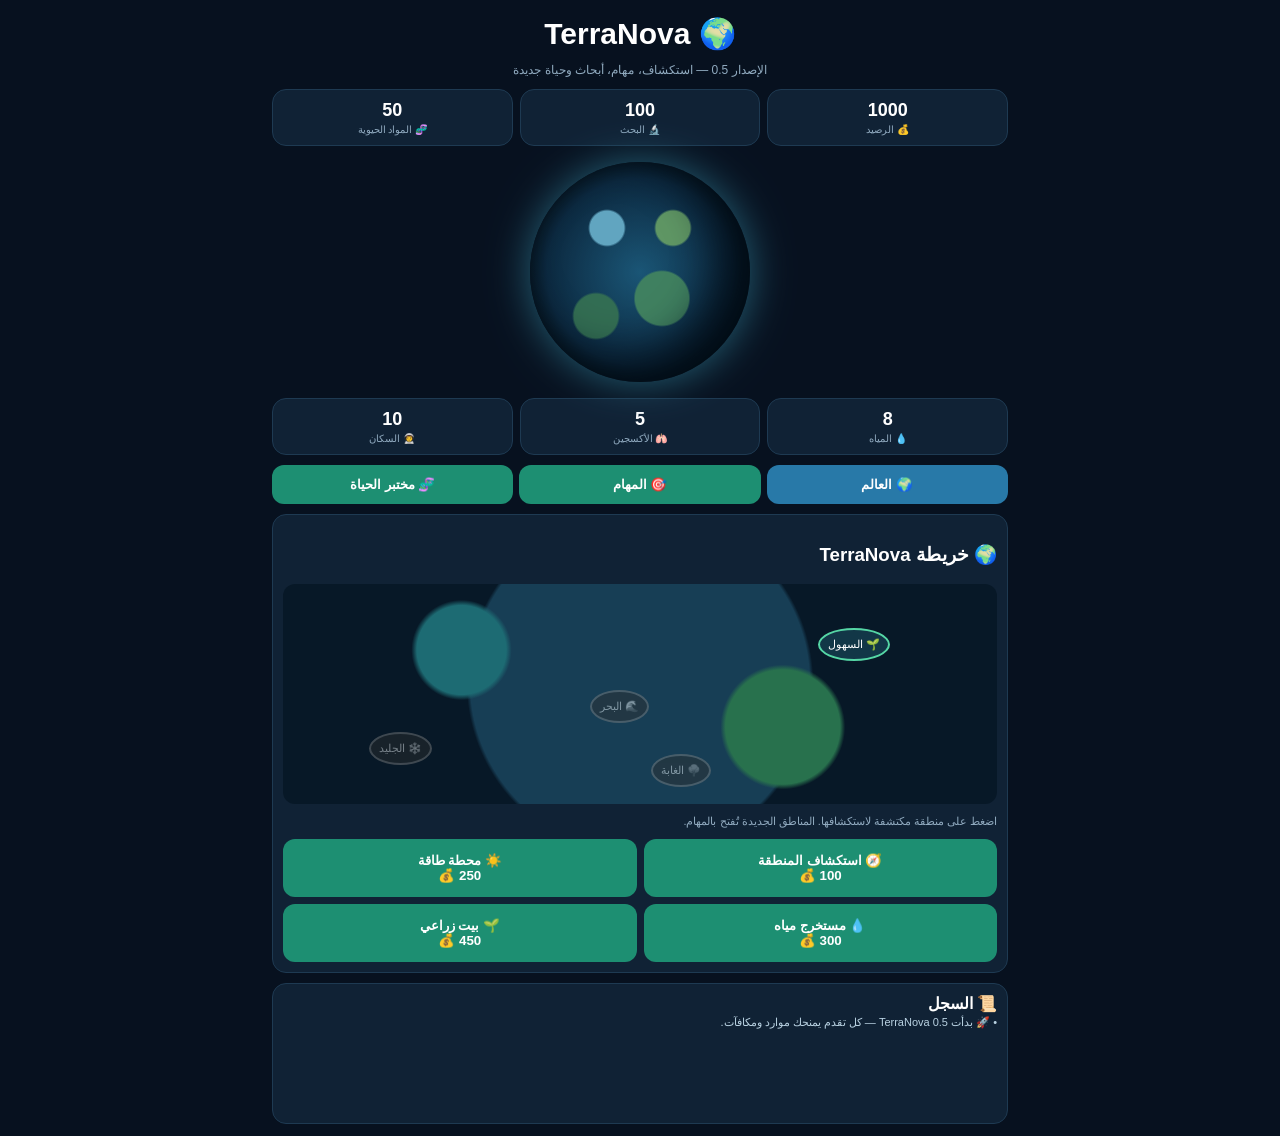
==== commit 7bc85448: "Sync TerraNova 0.5 to Android assets" ====
--- a/app/src/main/assets/index.html
+++ b/app/src/main/assets/index.html
@@ -1,32 +1 @@
-<!doctype html>
-<html lang="ar" dir="rtl">
-<head>
-<meta charset="utf-8">
-<meta name="viewport" content="width=device-width,initial-scale=1,viewport-fit=cover">
-<title>TerraNova 0.4</title>
-<style>
-*{box-sizing:border-box}body{margin:0;background:#07111f;color:#fff;font-family:Arial,sans-serif}#app{max-width:700px;margin:auto;padding:12px}.header{text-align:center}.header h1{margin:5px 0;font-size:30px}.header p{margin:5px 0 14px;color:#91abc0;font-size:12px}.stats{display:grid;grid-template-columns:repeat(3,1fr);gap:7px;margin-bottom:10px}.card{background:#102235;border:1px solid #1e3a52;border-radius:14px;padding:11px 4px;text-align:center}.value{font-size:19px;font-weight:bold}.label{margin-top:4px;color:#91abc0;font-size:10px}.planet{width:230px;height:230px;max-width:65vw;max-height:65vw;margin:20px auto;border-radius:50%;background:radial-gradient(circle at 35% 30%,#6bd6ff 0 8%,transparent 9%),radial-gradient(circle at 60% 62%,#48a878 0 14%,transparent 15%),radial-gradient(circle at 30% 70%,#388f68 0 10%,transparent 11%),radial-gradient(circle at 65% 30%,#72c47a 0 8%,transparent 9%),radial-gradient(circle at 50% 50%,#1870a0,#0a3658 60%,#041522 75%);box-shadow:0 0 40px rgba(42,157,202,.6),inset -25px -15px 45px #00101e;transition:.4s}.buttons{display:grid;grid-template-columns:1fr 1fr;gap:8px}button{border:0;border-radius:13px;padding:14px 7px;min-height:60px;background:#1d8f72;color:#fff;font-size:13px;font-weight:bold;cursor:pointer}button:active{transform:scale(.97)}button:disabled{opacity:.45}.auto{margin-top:10px;padding:10px;text-align:center;background:#102235;border:1px solid #1e3a52;border-radius:12px;color:#91abc0;font-size:11px}.dot{display:inline-block;width:8px;height:8px;background:#39d98a;border-radius:50%;margin-left:5px}.logBox{margin-top:12px;background:#081725;border-radius:12px;padding:10px}.logTitle{font-weight:bold;font-size:13px;margin-bottom:6px}.log{height:110px;overflow-y:auto;color:#b9d2e2;font-size:11px;line-height:1.8}@media(max-width:400px){#app{padding:8px}.header h1{font-size:26px}.planet{width:210px;height:210px}.value{font-size:17px}button{font-size:12px}}
-</style>
-</head>
-<body>
-<div id="app">
-<div class="header"><h1>🌍 TerraNova</h1><p>بناء كوكب جديد — الإصدار 0.4</p></div>
-<div class="stats"><div class="card"><div id="credits" class="value">1000</div><div class="label">💰 الرصيد</div></div><div class="card"><div id="oxy" class="value">5%</div><div class="label">🫁 الأكسجين</div></div><div class="card"><div id="pop" class="value">10</div><div class="label">👨‍🚀 السكان</div></div></div>
-<div id="planet" class="planet" aria-label="TerraNova"></div>
-<div class="stats"><div class="card"><div id="water" class="value">8%</div><div class="label">💧 المياه</div></div><div class="card"><div id="temp" class="value">-35°C</div><div class="label">🌡️ الحرارة</div></div><div class="card"><div id="power" class="value">50</div><div class="label">⚡ الطاقة</div></div></div>
-<div class="buttons"><button id="waterBtn">💧 مستخرج مياه<br><small>300 💰</small></button><button id="solarBtn">☀️ محطة شمسية<br><small>250 💰</small></button><button id="greenBtn">🌱 بيت زراعي<br><small>450 💰</small></button><button id="habitatBtn">🏠 مستعمرة<br><small>600 💰</small></button></div>
-<div class="auto"><span class="dot"></span> 🔄 الكوكب يتطور تلقائيًا كل 5 ثوانٍ<br>الدورة: <strong id="turn">1</strong></div>
-<div class="logBox"><div class="logTitle">📜 سجل المهمة</div><div id="log" class="log"></div></div>
-</div>
-<script>
-'use strict';
-const game={credits:1000,oxy:5,water:8,temp:-35,pop:10,power:50,extractor:0,solar:0,greenhouse:0,habitat:0,turn:1};
-const $=id=>document.getElementById(id);function clamp(v,min,max){return Math.max(min,Math.min(max,v));}
-function logMessage(text){const el=$('log');el.innerHTML='• '+text+'<br>'+el.innerHTML;}
-function render(){$('credits').textContent=Math.floor(game.credits);$('oxy').textContent=Math.floor(game.oxy)+'%';$('water').textContent=Math.floor(game.water)+'%';$('temp').textContent=Math.floor(game.temp)+'°C';$('pop').textContent=Math.floor(game.pop);$('power').textContent=Math.floor(game.power);$('turn').textContent=game.turn;$('planet').style.filter=`brightness(${0.75+game.oxy/180}) saturate(${0.8+game.water/120})`;}
-function build(type){const costs={extractor:300,solar:250,greenhouse:450,habitat:600},cost=costs[type];if(game.credits<cost){logMessage('❌ الرصيد غير كافٍ.');return;}if(type==='extractor'&&game.power<5){logMessage('⚠️ تحتاج إلى 5 طاقة لبناء مستخرج المياه.');return;}game.credits-=cost;game[type]++;if(type==='extractor'){game.water+=4;game.power-=5;logMessage('💧 تم بناء مستخرج مياه.');}if(type==='solar'){game.power+=20;logMessage('☀️ تم بناء محطة شمسية.');}if(type==='greenhouse'){game.oxy+=3;game.water-=2;logMessage('🌱 تم بناء بيت زراعي.');}if(type==='habitat'){game.pop+=8;game.power-=8;logMessage('🏠 تم بناء مستعمرة.');}game.water=clamp(game.water,0,100);game.oxy=clamp(game.oxy,0,100);game.power=Math.max(0,game.power);render();}
-function advance(){game.turn++;game.credits+=70+game.pop*2;game.water+=game.extractor*2;game.oxy+=game.greenhouse;game.temp+=game.oxy>20?1:.2;game.power+=game.solar*4-game.pop*.15;if(game.water>25&&game.oxy>15)game.pop+=Math.max(1,Math.floor(game.pop*.03));game.water=clamp(game.water,0,100);game.oxy=clamp(game.oxy,0,100);game.power=Math.max(0,game.power);logMessage('🔄 انتهت الدورة '+game.turn+' — الكوكب يتطور.');render();}
-$('waterBtn').addEventListener('click',()=>build('extractor'));$('solarBtn').addEventListener('click',()=>build('solar'));$('greenBtn').addEventListener('click',()=>build('greenhouse'));$('habitatBtn').addEventListener('click',()=>build('habitat'));logMessage('🚀 بدأت مهمة TerraNova.');render();setInterval(advance,5000);
-</script>
-</body>
-</html>
+<!doctype html><html lang="ar" dir="rtl"><head><meta charset="utf-8"><meta name="viewport" content="width=device-width,initial-scale=1,viewport-fit=cover"><title>TerraNova 0.5</title><style>*{box-sizing:border-box}body{margin:0;background:#07111f;color:#fff;font-family:Arial,sans-serif}#app{max-width:760px;margin:auto;padding:12px}.header{text-align:center}.header h1{margin:4px;font-size:30px}.header p{color:#91abc0;font-size:12px}.stats{display:grid;grid-template-columns:repeat(3,1fr);gap:7px;margin:8px 0}.card,.panel{background:#102235;border:1px solid #1e3a52;border-radius:14px;padding:10px;text-align:center}.value{font-size:18px;font-weight:bold}.label{color:#91abc0;font-size:10px;margin-top:3px}.planet{width:220px;height:220px;margin:16px auto;border-radius:50%;background:radial-gradient(circle at 35% 30%,#72d7ff 0 8%,transparent 9%),radial-gradient(circle at 60% 62%,#48a878 0 14%,transparent 15%),radial-gradient(circle at 30% 70%,#388f68 0 10%,transparent 11%),radial-gradient(circle at 65% 30%,#72c47a 0 8%,transparent 9%),radial-gradient(circle,#1870a0,#0a3658 60%,#041522 75%);box-shadow:0 0 40px #267fa0,inset -25px -15px 45px #00101e}.tabs{display:grid;grid-template-columns:repeat(3,1fr);gap:6px;margin:10px 0}.tabs button,.actions button{border:0;border-radius:12px;padding:12px;background:#1d8f72;color:white;font-weight:bold}.tabs button.active{background:#2879a8}.actions{display:grid;grid-template-columns:1fr 1fr;gap:7px}.actions button{min-height:58px}.panel{margin-top:10px;text-align:right}.hidden{display:none}.map{height:220px;position:relative;overflow:hidden;border-radius:12px;background:radial-gradient(circle at 25% 30%,#1d6b73 0 8%,transparent 9%),radial-gradient(circle at 70% 65%,#28714d 0 11%,transparent 12%),radial-gradient(circle at 50% 45%,#173e55 0 45%,#071827 46%)}.zone{position:absolute;border:2px solid #55d6a5;border-radius:50%;padding:8px;background:#123747;color:#fff;font-size:11px}.locked{filter:grayscale(1);opacity:.45;border-color:#788}.mission{padding:9px;margin:7px 0;border-radius:10px;background:#0a1928;border:1px solid #24445a}.mission.done{border-color:#3bd98b}.mission button{float:left;border:0;border-radius:8px;padding:6px;background:#2879a8;color:#fff}.bar{height:7px;background:#08131f;border-radius:8px;overflow:hidden}.bar i{display:block;height:100%;background:#39c98b}.log{height:100px;overflow:auto;font-size:11px;color:#b9d2e2;line-height:1.8}.small{color:#91abc0;font-size:11px}@media(max-width:420px){#app{padding:8px}.planet{width:200px;height:200px}.value{font-size:16px}}</style></head><body><div id="app"><div class="header"><h1>🌍 TerraNova</h1><p>الإصدار 0.5 — استكشاف، مهام، أبحاث وحياة جديدة</p></div><div class="stats"><div class="card"><div id="credits" class="value"></div><div class="label">💰 الرصيد</div></div><div class="card"><div id="research" class="value"></div><div class="label">🔬 البحث</div></div><div class="card"><div id="bio" class="value"></div><div class="label">🧬 المواد الحيوية</div></div></div><div id="planet" class="planet"></div><div class="stats"><div class="card"><div id="water" class="value"></div><div class="label">💧 المياه</div></div><div class="card"><div id="oxy" class="value"></div><div class="label">🫁 الأكسجين</div></div><div class="card"><div id="pop" class="value"></div><div class="label">👨‍🚀 السكان</div></div></div><div class="tabs"><button class="active" data-tab="world">🌍 العالم</button><button data-tab="missions">🎯 المهام</button><button data-tab="lab">🧬 مختبر الحياة</button></div><section id="world" class="panel"><h3>🌍 خريطة TerraNova</h3><div class="map"><div class="zone" style="top:20%;right:15%" data-zone="السهول الخضراء">🌱 السهول</div><div class="zone locked" style="bottom:18%;left:12%" data-zone="وادي الجليد">❄️ الجليد</div><div class="zone locked" style="top:48%;left:43%" data-zone="بحر النجوم">🌊 البحر</div><div class="zone locked" style="bottom:8%;right:40%" data-zone="الغابات العميقة">🌳 الغابة</div></div><p class="small">اضغط على منطقة مكتشفة لاستكشافها. المناطق الجديدة تُفتح بالمهام.</p><div class="actions"><button id="explore">🧭 استكشاف المنطقة<br>100 💰</button><button id="solar">☀️ محطة طاقة<br>250 💰</button><button id="waterBuild">💧 مستخرج مياه<br>300 💰</button><button id="green">🌱 بيت زراعي<br>450 💰</button></div></section><section id="missions" class="panel hidden"><h3>🎯 المهام والمكافآت</h3><div id="missionsList"></div></section><section id="lab" class="panel hidden"><h3>🧬 مختبر الحياة</h3><p class="small">تطوير أنواع حياة خيالية متكيفة مع TerraNova.</p><div class="mission"><b>🌱 Terra-Flora 01</b><p>نبات مقاوم للجفاف وسريع النمو.</p><p class="small">200 🔬 + 50 🧬 — مكافأة 300 💰</p><button onclick="researchProject('flora')">ابدأ المشروع</button></div><div class="mission"><b>🐾 Terra-Fauna 01</b><p>كائن خيالي متكيف مع البرد.</p><p class="small">350 🔬 + 100 🧬 — مكافأة 500 💰</p><button onclick="researchProject('fauna')">ابدأ المشروع</button></div><div class="mission"><b>🧬 Bio-Synthesis</b><p>إنشاء شكل حياة خيالي جديد من خصائص مكتشفة.</p><p class="small">700 🔬 + 250 🧬 — مكافأة: فتح مناطق جديدة</p><button onclick="researchProject('newlife')">ابدأ المشروع</button></div></section><div class="panel"><b>📜 السجل</b><div id="log" class="log"></div></div></div><script>'use strict';const key='terranova05';const base={credits:1000,research:100,bio:50,water:8,oxy:5,pop:10,solar:0,explorer:0,green:0,discovered:1,done:{}};let g=JSON.parse(localStorage.getItem(key)||'null')||base;const $=id=>document.getElementById(id);function save(){localStorage.setItem(key,JSON.stringify(g))}function log(t){$('log').innerHTML='• '+t+'<br>'+$('log').innerHTML}function render(){for(const k of ['credits','research','bio','water','oxy','pop'])$(k).textContent=Math.floor(g[k]);$('planet').style.filter=`brightness(${.75+g.oxy/180}) saturate(${.8+g.water/120})`;renderMissions();save()}function spend(n){if(g.credits<n){log('❌ الرصيد غير كافٍ');return false}g.credits-=n;return true}function renderMissions(){const ms=[['water','💧 أول مصدر مياه','ابنِ مستخرج مياه','300 💰 + 100 🔬',g.water>=12],['research','🔬 بداية العلم','اجمع 250 نقطة بحث','250 💰 + 100 🧬',g.research>=250],['explore','🧭 المستكشف','اكتشف منطقة جديدة','300 💰 + فتح منطقة',g.discovered>=2],['life','🌱 أول حياة','أكمل مشروع حياة','500 💰 + 200 🔬',g.done.life]];$('missionsList').innerHTML=ms.map(m=>`<div class="mission ${m[4]?'done':''}"><button onclick="claim('${m[0]}')">${m[4]?'✓ مكتملة':'تحقق'}</button><b>${m[1]}</b><p>${m[2]}</p><span class="small">🎁 ${m[3]}</span></div>`).join('')}function claim(id){if(g.done[id])return;if(id==='water'&&g.water>=12){g.credits+=300;g.research+=100;g.done[id]=1;log('🏆 أكملت مهمة المياه! +300 💰')}else if(id==='research'&&g.research>=250){g.credits+=250;g.bio+=100;g.done[id]=1;log('🏆 أكملت مهمة البحث!')}else if(id==='explore'&&g.discovered>=2){g.credits+=300;g.done[id]=1;log('🏆 أكملت مهمة الاستكشاف!')}else if(id==='life'&&g.done.life){g.credits+=500;g.research+=200;g.done[id]=1;log('🏆 أكملت مهمة الحياة!')}else log('🔒 شروط المهمة لم تكتمل بعد');render()}function researchProject(type){const cost={flora:[200,50],fauna:[350,100],newlife:[700,250]}[type];if(g.research<cost[0]||g.bio<cost[1]){log('🔒 تحتاج إلى نقاط بحث ومواد حيوية أكثر');return}g.research-=cost[0];g.bio-=cost[1];if(type==='flora'){g.done.life=1;g.oxy+=4;g.water+=5;g.credits+=300;log('🌱 تم تطوير Terra-Flora 01! +300 💰')}if(type==='fauna'){g.pop+=6;g.credits+=500;log('🐾 تم تطوير Terra-Fauna 01! +500 💰')}if(type==='newlife'){g.discovered=Math.max(g.discovered,4);g.credits+=400;log('🧬 تم إنشاء شكل حياة خيالي جديد وفتح مناطق!')}render()}$('explore').onclick=()=>{if(spend(100)){g.discovered=Math.min(4,g.discovered+1);g.research+=80;log('🧭 اكتشفت منطقة جديدة! +80 🔬');render()}};$('solar').onclick=()=>{if(spend(250)){g.solar++;log('☀️ محطة الطاقة جاهزة');render()}};$('waterBuild').onclick=()=>{if(spend(300)){g.water+=4;g.research+=20;log('💧 تم بناء مستخرج المياه');render()}};$('green').onclick=()=>{if(spend(450)){g.green++;g.oxy+=3;g.bio+=15;log('🌱 بيت زراعي ينتج مواد حيوية');render()}};document.querySelectorAll('.tabs button').forEach(b=>b.onclick=()=>{document.querySelectorAll('.tabs button').forEach(x=>x.classList.remove('active'));b.classList.add('active');document.querySelectorAll('section').forEach(s=>s.classList.toggle('hidden',s.id!==b.dataset.tab))});document.querySelectorAll('.zone').forEach(z=>z.onclick=()=>{if(z.classList.contains('locked'))log('🔒 هذه المنطقة مغلقة — أكمل مهام الاستكشاف');else log('📍 استكشفت '+z.dataset.zone)});setInterval(()=>{g.credits+=70+g.pop*2;g.research+=10+g.solar*3;g.bio+=g.green*2;g.water=Math.min(100,g.water+g.green);g.oxy=Math.min(100,g.oxy+g.green);if(g.water>25&&g.oxy>15)g.pop+=1;render()},5000);log('🚀 بدأت TerraNova 0.5 — كل تقدم يمنحك موارد ومكافآت.');render();</script></body></html>
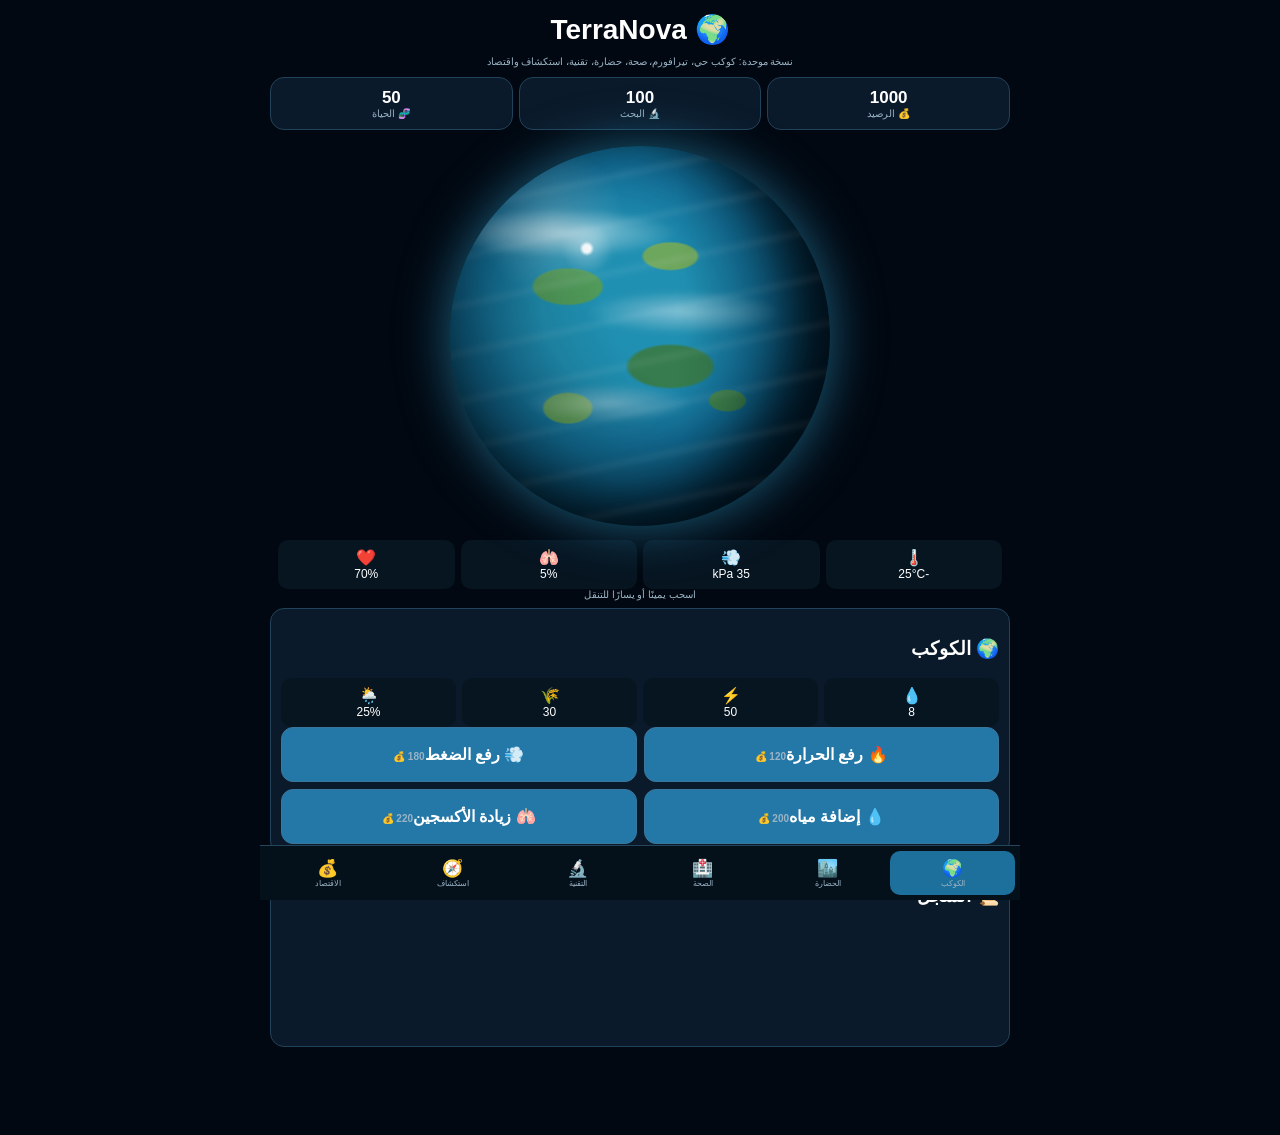
==== commit 55274861: "fix: align Android game with web game engine" ====
--- a/app/src/main/assets/index.html
+++ b/app/src/main/assets/index.html
@@ -1 +1 @@
-<!doctype html><html lang="ar" dir="rtl"><head><meta charset="utf-8"><meta name="viewport" content="width=device-width,initial-scale=1,viewport-fit=cover"><title>TerraNova 0.5</title><style>*{box-sizing:border-box}body{margin:0;background:#07111f;color:#fff;font-family:Arial,sans-serif}#app{max-width:760px;margin:auto;padding:12px}.header{text-align:center}.header h1{margin:4px;font-size:30px}.header p{color:#91abc0;font-size:12px}.stats{display:grid;grid-template-columns:repeat(3,1fr);gap:7px;margin:8px 0}.card,.panel{background:#102235;border:1px solid #1e3a52;border-radius:14px;padding:10px;text-align:center}.value{font-size:18px;font-weight:bold}.label{color:#91abc0;font-size:10px;margin-top:3px}.planet{width:220px;height:220px;margin:16px auto;border-radius:50%;background:radial-gradient(circle at 35% 30%,#72d7ff 0 8%,transparent 9%),radial-gradient(circle at 60% 62%,#48a878 0 14%,transparent 15%),radial-gradient(circle at 30% 70%,#388f68 0 10%,transparent 11%),radial-gradient(circle at 65% 30%,#72c47a 0 8%,transparent 9%),radial-gradient(circle,#1870a0,#0a3658 60%,#041522 75%);box-shadow:0 0 40px #267fa0,inset -25px -15px 45px #00101e}.tabs{display:grid;grid-template-columns:repeat(3,1fr);gap:6px;margin:10px 0}.tabs button,.actions button{border:0;border-radius:12px;padding:12px;background:#1d8f72;color:white;font-weight:bold}.tabs button.active{background:#2879a8}.actions{display:grid;grid-template-columns:1fr 1fr;gap:7px}.actions button{min-height:58px}.panel{margin-top:10px;text-align:right}.hidden{display:none}.map{height:220px;position:relative;overflow:hidden;border-radius:12px;background:radial-gradient(circle at 25% 30%,#1d6b73 0 8%,transparent 9%),radial-gradient(circle at 70% 65%,#28714d 0 11%,transparent 12%),radial-gradient(circle at 50% 45%,#173e55 0 45%,#071827 46%)}.zone{position:absolute;border:2px solid #55d6a5;border-radius:50%;padding:8px;background:#123747;color:#fff;font-size:11px}.locked{filter:grayscale(1);opacity:.45;border-color:#788}.mission{padding:9px;margin:7px 0;border-radius:10px;background:#0a1928;border:1px solid #24445a}.mission.done{border-color:#3bd98b}.mission button{float:left;border:0;border-radius:8px;padding:6px;background:#2879a8;color:#fff}.bar{height:7px;background:#08131f;border-radius:8px;overflow:hidden}.bar i{display:block;height:100%;background:#39c98b}.log{height:100px;overflow:auto;font-size:11px;color:#b9d2e2;line-height:1.8}.small{color:#91abc0;font-size:11px}@media(max-width:420px){#app{padding:8px}.planet{width:200px;height:200px}.value{font-size:16px}}</style></head><body><div id="app"><div class="header"><h1>🌍 TerraNova</h1><p>الإصدار 0.5 — استكشاف، مهام، أبحاث وحياة جديدة</p></div><div class="stats"><div class="card"><div id="credits" class="value"></div><div class="label">💰 الرصيد</div></div><div class="card"><div id="research" class="value"></div><div class="label">🔬 البحث</div></div><div class="card"><div id="bio" class="value"></div><div class="label">🧬 المواد الحيوية</div></div></div><div id="planet" class="planet"></div><div class="stats"><div class="card"><div id="water" class="value"></div><div class="label">💧 المياه</div></div><div class="card"><div id="oxy" class="value"></div><div class="label">🫁 الأكسجين</div></div><div class="card"><div id="pop" class="value"></div><div class="label">👨‍🚀 السكان</div></div></div><div class="tabs"><button class="active" data-tab="world">🌍 العالم</button><button data-tab="missions">🎯 المهام</button><button data-tab="lab">🧬 مختبر الحياة</button></div><section id="world" class="panel"><h3>🌍 خريطة TerraNova</h3><div class="map"><div class="zone" style="top:20%;right:15%" data-zone="السهول الخضراء">🌱 السهول</div><div class="zone locked" style="bottom:18%;left:12%" data-zone="وادي الجليد">❄️ الجليد</div><div class="zone locked" style="top:48%;left:43%" data-zone="بحر النجوم">🌊 البحر</div><div class="zone locked" style="bottom:8%;right:40%" data-zone="الغابات العميقة">🌳 الغابة</div></div><p class="small">اضغط على منطقة مكتشفة لاستكشافها. المناطق الجديدة تُفتح بالمهام.</p><div class="actions"><button id="explore">🧭 استكشاف المنطقة<br>100 💰</button><button id="solar">☀️ محطة طاقة<br>250 💰</button><button id="waterBuild">💧 مستخرج مياه<br>300 💰</button><button id="green">🌱 بيت زراعي<br>450 💰</button></div></section><section id="missions" class="panel hidden"><h3>🎯 المهام والمكافآت</h3><div id="missionsList"></div></section><section id="lab" class="panel hidden"><h3>🧬 مختبر الحياة</h3><p class="small">تطوير أنواع حياة خيالية متكيفة مع TerraNova.</p><div class="mission"><b>🌱 Terra-Flora 01</b><p>نبات مقاوم للجفاف وسريع النمو.</p><p class="small">200 🔬 + 50 🧬 — مكافأة 300 💰</p><button onclick="researchProject('flora')">ابدأ المشروع</button></div><div class="mission"><b>🐾 Terra-Fauna 01</b><p>كائن خيالي متكيف مع البرد.</p><p class="small">350 🔬 + 100 🧬 — مكافأة 500 💰</p><button onclick="researchProject('fauna')">ابدأ المشروع</button></div><div class="mission"><b>🧬 Bio-Synthesis</b><p>إنشاء شكل حياة خيالي جديد من خصائص مكتشفة.</p><p class="small">700 🔬 + 250 🧬 — مكافأة: فتح مناطق جديدة</p><button onclick="researchProject('newlife')">ابدأ المشروع</button></div></section><div class="panel"><b>📜 السجل</b><div id="log" class="log"></div></div></div><script>'use strict';const key='terranova05';const base={credits:1000,research:100,bio:50,water:8,oxy:5,pop:10,solar:0,explorer:0,green:0,discovered:1,done:{}};let g=JSON.parse(localStorage.getItem(key)||'null')||base;const $=id=>document.getElementById(id);function save(){localStorage.setItem(key,JSON.stringify(g))}function log(t){$('log').innerHTML='• '+t+'<br>'+$('log').innerHTML}function render(){for(const k of ['credits','research','bio','water','oxy','pop'])$(k).textContent=Math.floor(g[k]);$('planet').style.filter=`brightness(${.75+g.oxy/180}) saturate(${.8+g.water/120})`;renderMissions();save()}function spend(n){if(g.credits<n){log('❌ الرصيد غير كافٍ');return false}g.credits-=n;return true}function renderMissions(){const ms=[['water','💧 أول مصدر مياه','ابنِ مستخرج مياه','300 💰 + 100 🔬',g.water>=12],['research','🔬 بداية العلم','اجمع 250 نقطة بحث','250 💰 + 100 🧬',g.research>=250],['explore','🧭 المستكشف','اكتشف منطقة جديدة','300 💰 + فتح منطقة',g.discovered>=2],['life','🌱 أول حياة','أكمل مشروع حياة','500 💰 + 200 🔬',g.done.life]];$('missionsList').innerHTML=ms.map(m=>`<div class="mission ${m[4]?'done':''}"><button onclick="claim('${m[0]}')">${m[4]?'✓ مكتملة':'تحقق'}</button><b>${m[1]}</b><p>${m[2]}</p><span class="small">🎁 ${m[3]}</span></div>`).join('')}function claim(id){if(g.done[id])return;if(id==='water'&&g.water>=12){g.credits+=300;g.research+=100;g.done[id]=1;log('🏆 أكملت مهمة المياه! +300 💰')}else if(id==='research'&&g.research>=250){g.credits+=250;g.bio+=100;g.done[id]=1;log('🏆 أكملت مهمة البحث!')}else if(id==='explore'&&g.discovered>=2){g.credits+=300;g.done[id]=1;log('🏆 أكملت مهمة الاستكشاف!')}else if(id==='life'&&g.done.life){g.credits+=500;g.research+=200;g.done[id]=1;log('🏆 أكملت مهمة الحياة!')}else log('🔒 شروط المهمة لم تكتمل بعد');render()}function researchProject(type){const cost={flora:[200,50],fauna:[350,100],newlife:[700,250]}[type];if(g.research<cost[0]||g.bio<cost[1]){log('🔒 تحتاج إلى نقاط بحث ومواد حيوية أكثر');return}g.research-=cost[0];g.bio-=cost[1];if(type==='flora'){g.done.life=1;g.oxy+=4;g.water+=5;g.credits+=300;log('🌱 تم تطوير Terra-Flora 01! +300 💰')}if(type==='fauna'){g.pop+=6;g.credits+=500;log('🐾 تم تطوير Terra-Fauna 01! +500 💰')}if(type==='newlife'){g.discovered=Math.max(g.discovered,4);g.credits+=400;log('🧬 تم إنشاء شكل حياة خيالي جديد وفتح مناطق!')}render()}$('explore').onclick=()=>{if(spend(100)){g.discovered=Math.min(4,g.discovered+1);g.research+=80;log('🧭 اكتشفت منطقة جديدة! +80 🔬');render()}};$('solar').onclick=()=>{if(spend(250)){g.solar++;log('☀️ محطة الطاقة جاهزة');render()}};$('waterBuild').onclick=()=>{if(spend(300)){g.water+=4;g.research+=20;log('💧 تم بناء مستخرج المياه');render()}};$('green').onclick=()=>{if(spend(450)){g.green++;g.oxy+=3;g.bio+=15;log('🌱 بيت زراعي ينتج مواد حيوية');render()}};document.querySelectorAll('.tabs button').forEach(b=>b.onclick=()=>{document.querySelectorAll('.tabs button').forEach(x=>x.classList.remove('active'));b.classList.add('active');document.querySelectorAll('section').forEach(s=>s.classList.toggle('hidden',s.id!==b.dataset.tab))});document.querySelectorAll('.zone').forEach(z=>z.onclick=()=>{if(z.classList.contains('locked'))log('🔒 هذه المنطقة مغلقة — أكمل مهام الاستكشاف');else log('📍 استكشفت '+z.dataset.zone)});setInterval(()=>{g.credits+=70+g.pop*2;g.research+=10+g.solar*3;g.bio+=g.green*2;g.water=Math.min(100,g.water+g.green);g.oxy=Math.min(100,g.oxy+g.green);if(g.water>25&&g.oxy>15)g.pop+=1;render()},5000);log('🚀 بدأت TerraNova 0.5 — كل تقدم يمنحك موارد ومكافآت.');render();</script></body></html>+<!doctype html><html lang="ar" dir="rtl"><head><meta charset="utf-8"><meta name="viewport" content="width=device-width,initial-scale=1,viewport-fit=cover,user-scalable=no"><meta name="theme-color" content="#020811"><title>TerraNova</title><style>*{box-sizing:border-box}html,body{margin:0;background:#020811;color:#fff;font-family:Arial,sans-serif}body{overflow-x:hidden}button{font:inherit;touch-action:manipulation;cursor:pointer}#app{max-width:760px;margin:auto;padding:8px 10px 88px}.top{text-align:center}.top h1{margin:5px;font-size:28px}.top p,.hint,.s,small{color:#9ab3c5;font-size:10px}.stats,.metrics{display:grid;grid-template-columns:repeat(3,1fr);gap:6px}.metrics{grid-template-columns:repeat(4,1fr)}.card,.panel{background:#0b1a2a;border:1px solid #21425a;border-radius:14px;padding:10px}.card{text-align:center}.v{font-size:17px;font-weight:700}.planet-wrap{text-align:center;padding:8px}.planet{position:relative;width:min(88vw,380px);height:min(88vw,380px);margin:8px auto 14px;border-radius:50%;overflow:hidden;background:radial-gradient(circle at 36% 27%,rgba(255,255,255,.95) 0 1%,rgba(255,255,255,.22) 2%,transparent 7%),radial-gradient(ellipse 23% 12% at 31% 37%,#4e9b58 0 38%,transparent 42%),radial-gradient(ellipse 18% 9% at 58% 29%,#6ca75b 0 38%,transparent 43%),radial-gradient(ellipse 28% 14% at 58% 58%,#347d4d 0 38%,transparent 43%),radial-gradient(ellipse 16% 10% at 31% 69%,#5a9c57 0 38%,transparent 43%),radial-gradient(ellipse 12% 7% at 73% 67%,#3b824b 0 38%,transparent 43%),radial-gradient(circle at 44% 43%,#1d91b4 0 25%,#106e98 48%,#075075 72%,#02253b 100%);box-shadow:inset -58px -36px 72px rgba(0,0,0,.82),inset 16px 12px 36px rgba(255,255,255,.22),0 0 0 1px rgba(95,190,255,.25),0 0 80px rgba(26,145,220,.42);animation:planetGlow 6s ease-in-out infinite alternate}.planet:before{content:"";position:absolute;inset:-2%;border-radius:50%;background:radial-gradient(ellipse 42% 9% at 30% 24%,rgba(255,255,255,.55),transparent 70%),radial-gradient(ellipse 35% 8% at 61% 44%,rgba(255,255,255,.42),transparent 70%),radial-gradient(ellipse 30% 7% at 42% 67%,rgba(255,255,255,.35),transparent 70%),repeating-linear-gradient(168deg,transparent 0 22px,rgba(255,255,255,.055) 24px 29px,transparent 31px 47px);filter:blur(2px);mix-blend-mode:screen;pointer-events:none}.planet:after{content:"";position:absolute;inset:0;border-radius:50%;background:radial-gradient(circle at 27% 20%,rgba(255,255,255,.2),transparent 18%),radial-gradient(circle at 78% 30%,transparent 0 38%,rgba(0,0,0,.18) 64%,rgba(0,0,0,.68) 100%),linear-gradient(90deg,transparent 60%,rgba(0,0,0,.25));pointer-events:none}.planet-layer{position:absolute;inset:0;z-index:30;pointer-events:none}.planet-layer span{position:absolute;transform:translate(-50%,-50%);font-size:25px;line-height:1;filter:drop-shadow(0 2px 4px #000)}@keyframes planetGlow{from{box-shadow:inset -58px -36px 72px rgba(0,0,0,.82),inset 16px 12px 36px rgba(255,255,255,.22),0 0 55px rgba(26,145,220,.32)}to{box-shadow:inset -58px -36px 72px rgba(0,0,0,.82),inset 16px 12px 36px rgba(255,255,255,.25),0 0 85px rgba(26,145,220,.52)}}.screen{display:none}.screen.active{display:block}.actions{display:grid;grid-template-columns:1fr 1fr;gap:7px}.actions button{border:1px solid #39769b;border-radius:12px;padding:12px 5px;background:#2478a8;color:#fff;font-weight:700;min-height:55px}.actions button:active{transform:scale(.97)}.metric{background:#071521;border-radius:10px;padding:8px;text-align:center}.metric b,.metric span{display:block}.metric span{font-size:12px}.log{height:110px;overflow:auto;font-size:11px;line-height:1.8}.nav{position:fixed;bottom:0;left:0;right:0;z-index:50;background:#04101a;border-top:1px solid #24465d;display:grid;grid-template-columns:repeat(6,1fr);padding:5px;max-width:760px;margin:auto}.nav button{border:0;background:transparent;color:#9db6c6;border-radius:10px;padding:7px 1px;font-size:17px}.nav button.active{background:#1d709b;color:#fff}.nav small{display:block;font-size:8px}@media(max-width:430px){.metrics{grid-template-columns:1fr 1fr}.nav button{font-size:15px}}</style></head><body><main id="app"><header class="top"><h1>🌍 TerraNova</h1><p>نسخة موحدة: كوكب حي، تيرافورم، صحة، حضارة، تقنية، استكشاف واقتصاد</p></header><div class="stats"><div class="card"><div id="credits" class="v">1000</div><div class="s">💰 الرصيد</div></div><div class="card"><div id="research" class="v">100</div><div class="s">🔬 البحث</div></div><div class="card"><div id="bio" class="v">50</div><div class="s">🧬 الحياة</div></div></div><div id="swipeArea"><section class="planet-wrap"><div id="planet" class="planet"><div class="planet-layer"></div></div><div class="metrics"><div class="metric">🌡️<span id="temperature">-25°C</span></div><div class="metric">💨<span id="pressure">35 kPa</span></div><div class="metric">🫁<span id="oxygen">5%</span></div><div class="metric">❤️<span id="health">70%</span></div></div><div class="hint">اسحب يمينًا أو يسارًا للتنقل</div></section><section id="world" class="screen active panel"><h3>🌍 الكوكب</h3><div class="metrics"><div class="metric">💧<span id="water">8</span></div><div class="metric">⚡<span id="energy">50</span></div><div class="metric">🌾<span id="food">30</span></div><div class="metric">🌦️<span id="climate">25%</span></div></div><div class="actions"><button type="button" data-action="heat">🔥 رفع الحرارة<small>120 💰</small></button><button type="button" data-action="pressure">💨 رفع الضغط<small>180 💰</small></button><button type="button" data-action="water">💧 إضافة مياه<small>200 💰</small></button><button type="button" data-action="oxygen">🫁 زيادة الأكسجين<small>220 💰</small></button></div></section><section id="civil" class="screen panel"><h3>🏙️ الحضارة</h3><div class="metrics"><div class="metric">👥<span id="population">10</span><small>سكان</small></div><div class="metric">🏙️<span id="cities">0</span><small>مدن</small></div><div class="metric">🌱<span id="farms">0</span><small>مزارع</small></div><div class="metric">🧭<span id="explored">1</span><small>مناطق</small></div></div><div class="actions"><button type="button" data-action="city">🏙️ تأسيس مدينة<small>700 💰</small></button><button type="button" data-action="farm">🌱 بناء مزرعة<small>450 💰</small></button></div></section><section id="healthScreen" class="screen panel"><h3>🏥 الصحة والأمراض</h3><div class="metrics"><div class="metric">❤️<span id="health2">70%</span><small>الصحة</small></div><div class="metric">🦠<span id="disease">8%</span><small>الأمراض</small></div><div class="metric">🏥<span id="hospitals">0</span><small>مراكز</small></div><div class="metric">🤒<span id="patients">1</span><small>مرضى</small></div></div><div class="actions"><button type="button" data-action="hospital">🏥 مركز طبي<small>500 💰</small></button><button type="button" data-action="vaccine">💉 لقاح<small>200 🔬</small></button></div></section><section id="tech" class="screen panel"><h3>🔬 التكنولوجيا</h3><div class="metrics"><div class="metric">🔬<span id="research2">100</span></div><div class="metric">🧬<span id="bio2">50</span></div></div><div class="actions"><button type="button" data-action="research">🔬 أبحاث طبية<small>150 🔬</small></button><button type="button" data-action="life">🧬 اكتشاف حياة<small>300 🔬 + 50 🧬</small></button><button type="button" data-action="solar">☀️ محطة شمسية<small>250 💰</small></button></div></section><section id="explore" class="screen panel"><h3>🧭 الاستكشاف</h3><div class="metrics"><div class="metric">🗺️<span id="explored2">1</span></div><div class="metric">⛏️<span id="minerals">20</span></div></div><div class="actions"><button type="button" data-action="explore">🚀 إرسال بعثة<small>250 💰</small></button></div></section><section id="economy" class="screen panel"><h3>💰 الاقتصاد</h3><div class="metrics"><div class="metric">💰<span id="credits2">1000</span></div><div class="metric">📈<span id="income">25</span></div><div class="metric">⛏️<span id="minerals2">20</span></div><div class="metric">🔄<span id="turn">1</span></div></div></section><section class="panel"><h3>📜 السجل</h3><div id="log" class="log"></div></section></div></main><nav class="nav" id="nav"><button type="button" class="active" data-screen="world">🌍<small>الكوكب</small></button><button type="button" data-screen="civil">🏙️<small>الحضارة</small></button><button type="button" data-screen="healthScreen">🏥<small>الصحة</small></button><button type="button" data-screen="tech">🔬<small>التقنية</small></button><button type="button" data-screen="explore">🧭<small>استكشاف</small></button><button type="button" data-screen="economy">💰<small>الاقتصاد</small></button></nav><script src="./game/core.js?v=13"></script></body></html>
